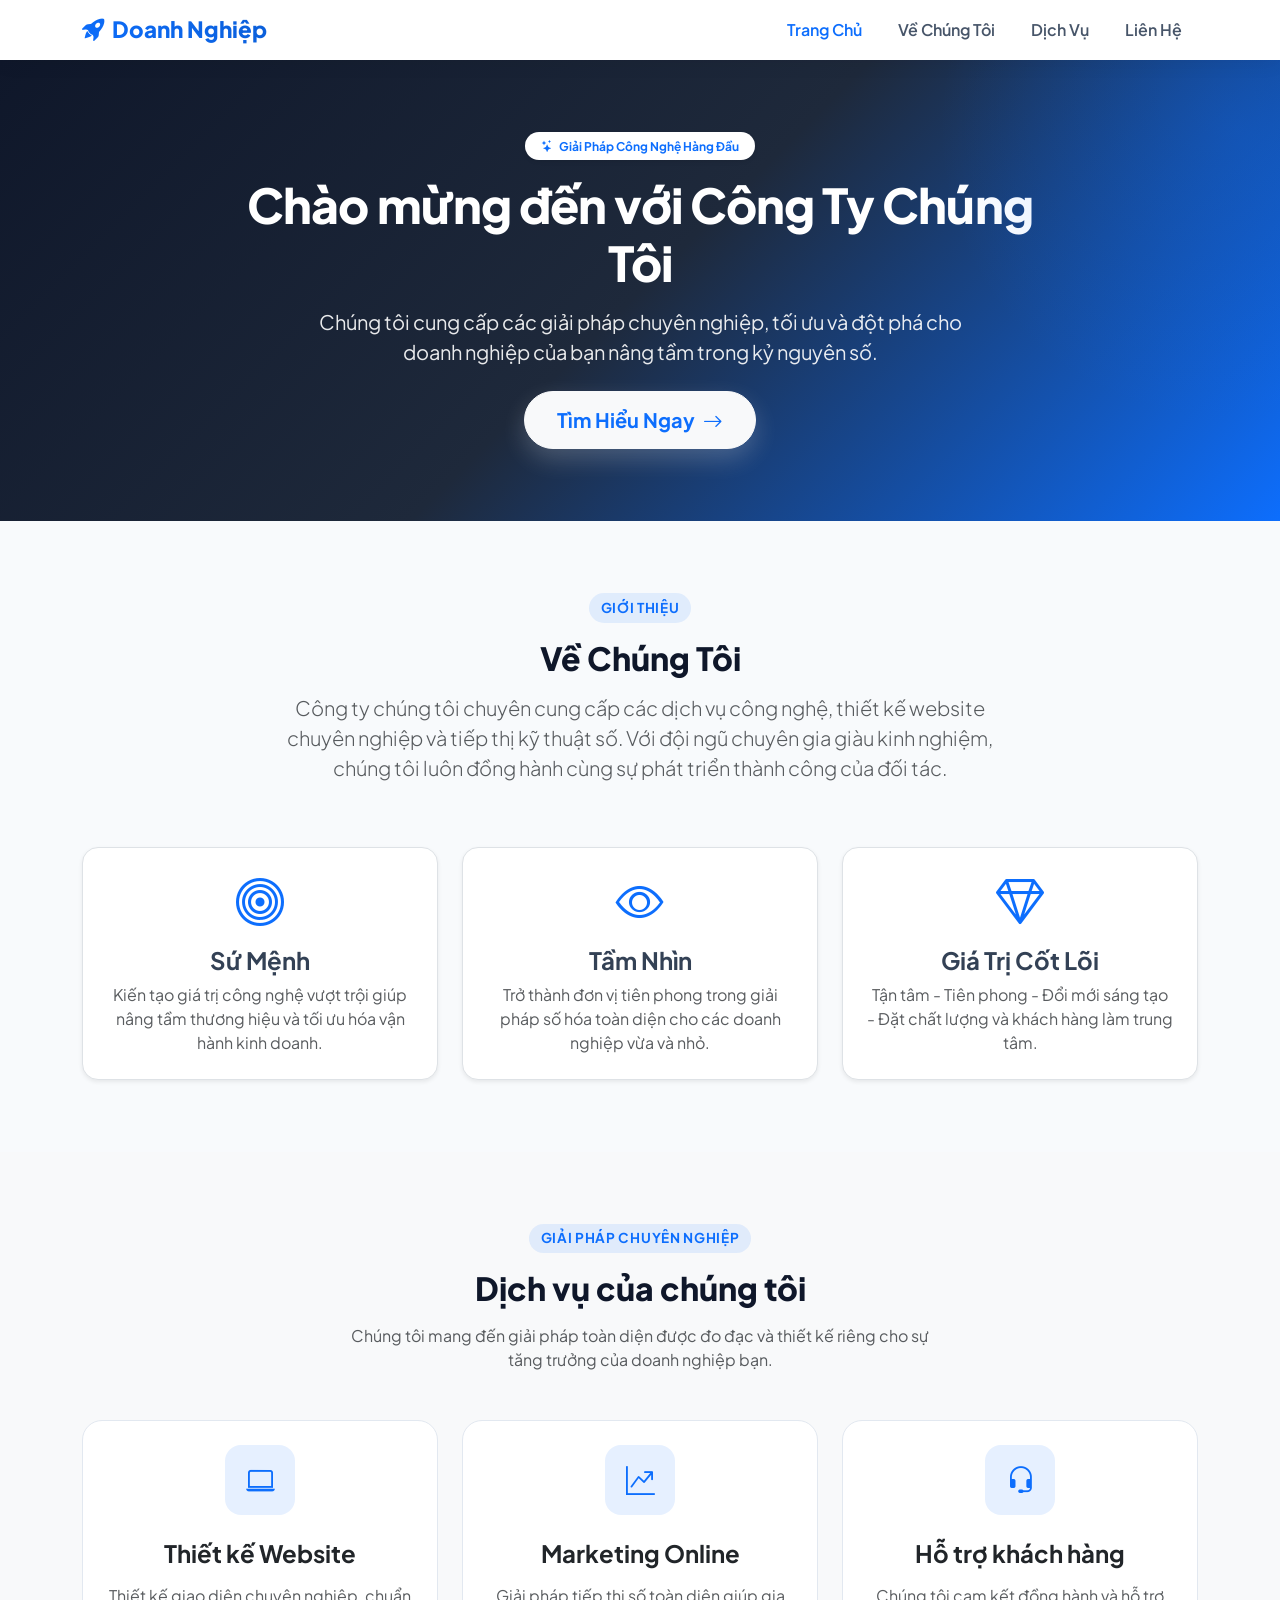
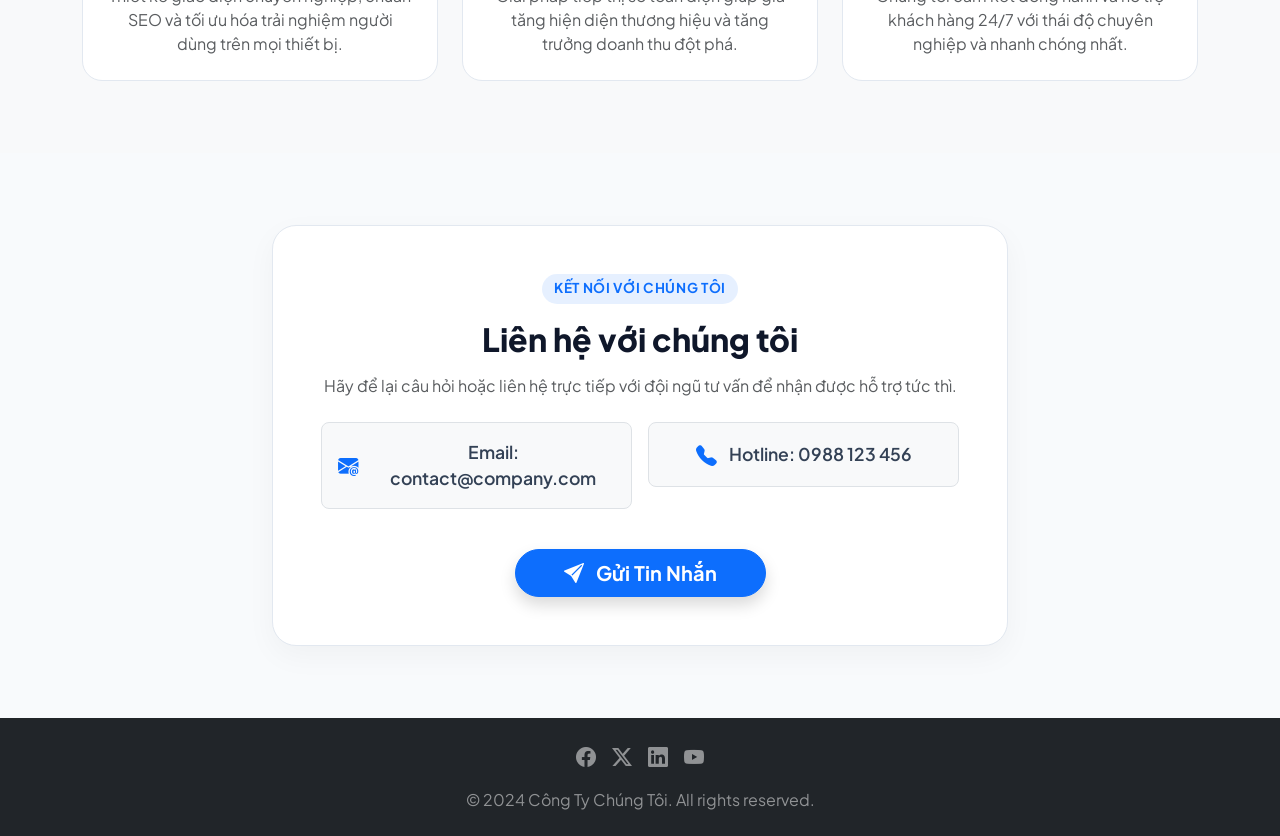
==== index.html @ c16dcb94 "Initial commit: Add Bootstrap company introduction website" ====
<!DOCTYPE html>
<html lang="vi">
<head>
    <meta charset="UTF-8">
    <meta name="viewport" content="width=device-width, initial-scale=1.0">
    <title>Giới Thiệu Công Ty - Giải Pháp Doanh Nghiệp Chuyên Nghiệp</title>
    <!-- Bootstrap CSS -->
    <link rel="stylesheet" href="https://cdn.jsdelivr.net/npm/bootstrap@5.3.0/dist/css/bootstrap.min.css">
    <!-- Bootstrap Icons -->
    <link rel="stylesheet" href="https://cdn.jsdelivr.net/npm/bootstrap-icons@1.11.3/font/bootstrap-icons.min.css">
    <!-- Google Fonts -->
    <link rel="preconnect" href="https://fonts.googleapis.com">
    <link rel="preconnect" href="https://fonts.gstatic.com" crossorigin>
    <link href="https://fonts.googleapis.com/css2?family=Plus+Jakarta+Sans:wght@300;400;500;600;700;800&display=swap" rel="stylesheet">
    <style>
        :root {
            --primary-gradient: linear-gradient(135deg, #0d6efd 0%, #0a58ca 50%, #032830 100%);
            --hero-gradient: linear-gradient(135deg, #0f172a 0%, #1e293b 50%, #0d6efd 100%);
            --card-hover-transform: translateY(-8px);
        }

        body {
            font-family: 'Plus Jakarta Sans', -apple-system, BlinkMacSystemFont, 'Segoe UI', Roboto, sans-serif;
            color: #334155;
            background-color: #f8fafc;
            overflow-x: hidden;
        }

        html {
            scroll-behavior: smooth;
        }

        /* Navbar Enhancements */
        .navbar {
            backdrop-filter: blur(10px);
            background-color: rgba(255, 255, 255, 0.95) !important;
            transition: all 0.3s ease;
            box-shadow: 0 4px 20px rgba(0, 0, 0, 0.05);
        }

        .navbar-brand {
            font-weight: 800;
            font-size: 1.4rem;
            background: linear-gradient(45deg, #0d6efd, #0b5ed7);
            -webkit-background-clip: text;
            -webkit-text-fill-color: transparent;
        }

        .nav-link {
            font-weight: 600;
            color: #475569 !important;
            padding: 0.5rem 1rem !important;
            transition: color 0.2s ease;
        }

        .nav-link:hover, .nav-link.active {
            color: #0d6efd !important;
        }

        /* Hero Section */
        header.hero-section {
            background: var(--hero-gradient);
            position: relative;
            padding: 100px 0 90px;
            overflow: hidden;
        }

        header.hero-section::before {
            content: '';
            position: absolute;
            top: -50%;
            right: -20%;
            width: 600px;
            height: 600px;
            background: radial-gradient(circle, rgba(13, 110, 253, 0.25) 0%, rgba(255, 255, 255, 0) 70%);
            border-radius: 50%;
            pointer-events: none;
        }

        .hero-title {
            font-size: 3rem;
            font-weight: 800;
            letter-spacing: -0.02em;
            line-height: 1.2;
        }

        .hero-lead {
            font-size: 1.25rem;
            font-weight: 400;
            opacity: 0.9;
        }

        .btn-custom-hero {
            padding: 0.8rem 2rem;
            font-weight: 700;
            border-radius: 50rem;
            transition: all 0.3s ease;
            box-shadow: 0 10px 25px rgba(255, 255, 255, 0.2);
        }

        .btn-custom-hero:hover {
            transform: translateY(-2px);
            box-shadow: 0 15px 30px rgba(255, 255, 255, 0.3);
        }

        /* Feature & Section Titles */
        .section-badge {
            display: inline-block;
            padding: 0.35em 0.85em;
            font-size: 0.85rem;
            font-weight: 700;
            color: #0d6efd;
            background-color: rgba(13, 110, 253, 0.1);
            border-radius: 50rem;
            text-transform: uppercase;
            letter-spacing: 0.05em;
            margin-bottom: 1rem;
        }

        .section-title {
            font-weight: 800;
            color: #0f172a;
        }

        /* Cards Styling */
        .service-card {
            border: 1px solid #e2e8f0;
            border-radius: 1.25rem;
            background: #ffffff;
            transition: all 0.3s cubic-bezier(0.4, 0, 0.2, 1);
        }

        .service-card:hover {
            transform: var(--card-hover-transform);
            box-shadow: 0 20px 40px rgba(0, 0, 0, 0.08);
            border-color: rgba(13, 110, 253, 0.3);
        }

        .icon-wrapper {
            width: 70px;
            height: 70px;
            border-radius: 1rem;
            background: rgba(13, 110, 253, 0.1);
            color: #0d6efd;
            display: flex;
            align-items: center;
            justify-content: center;
            font-size: 1.8rem;
            margin: 0 auto 1.5rem;
            transition: all 0.3s ease;
        }

        .service-card:hover .icon-wrapper {
            background: #0d6efd;
            color: #ffffff;
            transform: scale(1.1);
        }

        /* Contact Section */
        .contact-box {
            background: #ffffff;
            border-radius: 1.5rem;
            padding: 3rem;
            box-shadow: 0 10px 30px rgba(0, 0, 0, 0.04);
            border: 1px solid #e2e8f0;
        }

        .contact-info-item {
            display: flex;
            align-items: center;
            justify-content: center;
            gap: 0.75rem;
            font-size: 1.1rem;
            font-weight: 600;
            color: #334155;
            margin-bottom: 1rem;
        }

        .contact-info-item i {
            color: #0d6efd;
            font-size: 1.3rem;
        }

        /* Footer */
        footer {
            background-color: #0f172a !important;
        }
    </style>
</head>
<body>

    <!-- Navbar -->
    <nav class="navbar navbar-expand-lg navbar-light bg-light sticky-top" id="mainNavbar">
        <div class="container">
            <a class="navbar-brand d-flex align-items-center gap-2" href="#">
                <i class="bi bi-rocket-takeoff-fill text-primary"></i>
                Doanh Nghiệp
            </a>
            <button class="navbar-toggler border-0" type="button" data-bs-toggle="collapse" data-bs-target="#navbarNav" aria-controls="navbarNav" aria-expanded="false" aria-label="Toggle navigation">
                <span class="navbar-toggler-icon"></span>
            </button>
            <div class="collapse navbar-collapse" id="navbarNav">
                <ul class="navbar-nav ms-auto align-items-center gap-1">
                    <li class="nav-item"><a class="nav-link active" href="#">Trang Chủ</a></li>
                    <li class="nav-item"><a class="nav-link" href="#about">Về Chúng Tôi</a></li>
                    <li class="nav-item"><a class="nav-link" href="#services">Dịch Vụ</a></li>
                    <li class="nav-item"><a class="nav-link" href="#contact">Liên Hệ</a></li>
                </ul>
            </div>
        </div>
    </nav>

    <!-- Hero Section -->
    <header class="hero-section bg-primary text-white text-center py-5">
        <div class="container py-4">
            <div class="row justify-content-center">
                <div class="col-lg-9">
                    <span class="badge bg-white text-primary rounded-pill px-3 py-2 mb-3 fw-bold shadow-sm">
                        <i class="bi bi-stars me-1"></i> Giải Pháp Công Nghệ Hàng Đầu
                    </span>
                    <h1 class="hero-title mb-3">Chào mừng đến với Công Ty Chúng Tôi</h1>
                    <p class="hero-lead mb-4 mx-auto style-max-width" style="max-width: 700px;">
                        Chúng tôi cung cấp các giải pháp chuyên nghiệp, tối ưu và đột phá cho doanh nghiệp của bạn nâng tầm trong kỷ nguyên số.
                    </p>
                    <a href="#services" class="btn btn-light btn-custom-hero text-primary fs-5">
                        Tìm Hiểu Ngay <i class="bi bi-arrow-right ms-1"></i>
                    </a>
                </div>
            </div>
        </div>
    </header>

    <!-- About Section -->
    <section id="about" class="container py-5 my-4">
        <div class="row justify-content-center text-center mb-4">
            <div class="col-lg-8">
                <span class="section-badge">Giới Thiệu</span>
                <h2 class="section-title mb-3">Về Chúng Tôi</h2>
                <p class="lead text-muted">
                    Công ty chúng tôi chuyên cung cấp các dịch vụ công nghệ, thiết kế website chuyên nghiệp và tiếp thị kỹ thuật số. Với đội ngũ chuyên gia giàu kinh nghiệm, chúng tôi luôn đồng hành cùng sự phát triển thành công của đối tác.
                </p>
            </div>
        </div>
        <div class="row g-4 mt-2">
            <div class="col-md-4">
                <div class="p-4 bg-white rounded-4 shadow-sm h-100 border text-center">
                    <i class="bi bi-bullseye text-primary display-5 mb-3 d-block"></i>
                    <h4 class="fw-bold mb-2">Sứ Mệnh</h4>
                    <p class="text-muted mb-0">Kiến tạo giá trị công nghệ vượt trội giúp nâng tầm thương hiệu và tối ưu hóa vận hành kinh doanh.</p>
                </div>
            </div>
            <div class="col-md-4">
                <div class="p-4 bg-white rounded-4 shadow-sm h-100 border text-center">
                    <i class="bi bi-eye text-primary display-5 mb-3 d-block"></i>
                    <h4 class="fw-bold mb-2">Tầm Nhìn</h4>
                    <p class="text-muted mb-0">Trở thành đơn vị tiên phong trong giải pháp số hóa toàn diện cho các doanh nghiệp vừa và nhỏ.</p>
                </div>
            </div>
            <div class="col-md-4">
                <div class="p-4 bg-white rounded-4 shadow-sm h-100 border text-center">
                    <i class="bi bi-gem text-primary display-5 mb-3 d-block"></i>
                    <h4 class="fw-bold mb-2">Giá Trị Cốt Lõi</h4>
                    <p class="text-muted mb-0">Tận tâm - Tiên phong - Đổi mới sáng tạo - Đặt chất lượng và khách hàng làm trung tâm.</p>
                </div>
            </div>
        </div>
    </section>

    <!-- Services Section -->
    <section id="services" class="bg-light py-5">
        <div class="container py-4">
            <div class="text-center mb-5">
                <span class="section-badge">Giải Pháp Chuyên Nghiệp</span>
                <h2 class="section-title mb-3">Dịch vụ của chúng tôi</h2>
                <p class="text-muted mx-auto" style="max-width: 600px;">
                    Chúng tôi mang đến giải pháp toàn diện được đo đạc và thiết kế riêng cho sự tăng trưởng của doanh nghiệp bạn.
                </p>
            </div>
            <div class="row g-4">
                <div class="col-md-4 text-center">
                    <div class="card p-4 service-card h-100">
                        <div class="icon-wrapper">
                            <i class="bi bi-laptop"></i>
                        </div>
                        <h3 class="h4 fw-bold mb-3">Thiết kế Website</h3>
                        <p class="text-muted mb-0">Thiết kế giao diện chuyên nghiệp, chuẩn SEO và tối ưu hóa trải nghiệm người dùng trên mọi thiết bị.</p>
                    </div>
                </div>
                <div class="col-md-4 text-center">
                    <div class="card p-4 service-card h-100">
                        <div class="icon-wrapper">
                            <i class="bi bi-graph-up-arrow"></i>
                        </div>
                        <h3 class="h4 fw-bold mb-3">Marketing Online</h3>
                        <p class="text-muted mb-0">Giải pháp tiếp thị số toàn diện giúp gia tăng hiện diện thương hiệu và tăng trưởng doanh thu đột phá.</p>
                    </div>
                </div>
                <div class="col-md-4 text-center">
                    <div class="card p-4 service-card h-100">
                        <div class="icon-wrapper">
                            <i class="bi bi-headset"></i>
                        </div>
                        <h3 class="h4 fw-bold mb-3">Hỗ trợ khách hàng</h3>
                        <p class="text-muted mb-0">Chúng tôi cam kết đồng hành và hỗ trợ khách hàng 24/7 với thái độ chuyên nghiệp và nhanh chóng nhất.</p>
                    </div>
                </div>
            </div>
        </div>
    </section>

    <!-- Contact Section -->
    <section id="contact" class="container py-5 my-4">
        <div class="row justify-content-center">
            <div class="col-lg-8">
                <div class="contact-box text-center">
                    <span class="section-badge">Kết Nối Với Chúng Tôi</span>
                    <h2 class="section-title mb-3">Liên hệ với chúng tôi</h2>
                    <p class="text-muted mb-4">Hãy để lại câu hỏi hoặc liên hệ trực tiếp với đội ngũ tư vấn để nhận được hỗ trợ tức thì.</p>

                    <div class="row justify-content-center g-3 mb-4">
                        <div class="col-sm-6">
                            <div class="contact-info-item p-3 border rounded-3 bg-light">
                                <i class="bi bi-envelope-at-fill"></i>
                                <span>Email: contact@company.com</span>
                            </div>
                        </div>
                        <div class="col-sm-6">
                            <div class="contact-info-item p-3 border rounded-3 bg-light">
                                <i class="bi bi-telephone-fill"></i>
                                <span>Hotline: 0988 123 456</span>
                            </div>
                        </div>
                    </div>

                    <a href="mailto:contact@company.com" class="btn btn-primary btn-lg rounded-pill px-5 fw-bold shadow">
                        <i class="bi bi-send-fill me-2"></i> Gửi Tin Nhắn
                    </a>
                </div>
            </div>
        </div>
    </section>

    <!-- Footer -->
    <footer class="bg-dark text-white text-center py-4 mt-auto">
        <div class="container">
            <div class="d-flex justify-content-center gap-3 mb-3 fs-5">
                <a href="#" class="text-white-50 hover-text-white"><i class="bi bi-facebook"></i></a>
                <a href="#" class="text-white-50 hover-text-white"><i class="bi bi-twitter-x"></i></a>
                <a href="#" class="text-white-50 hover-text-white"><i class="bi bi-linkedin"></i></a>
                <a href="#" class="text-white-50 hover-text-white"><i class="bi bi-youtube"></i></a>
            </div>
            <p class="mb-0 text-white-50">&copy; 2024 Công Ty Chúng Tôi. All rights reserved.</p>
        </div>
    </footer>

    <!-- Bootstrap JS Bundle -->
    <script src="https://cdn.jsdelivr.net/npm/bootstrap@5.3.0/dist/js/bootstrap.bundle.min.js"></script>
</body>
</html>
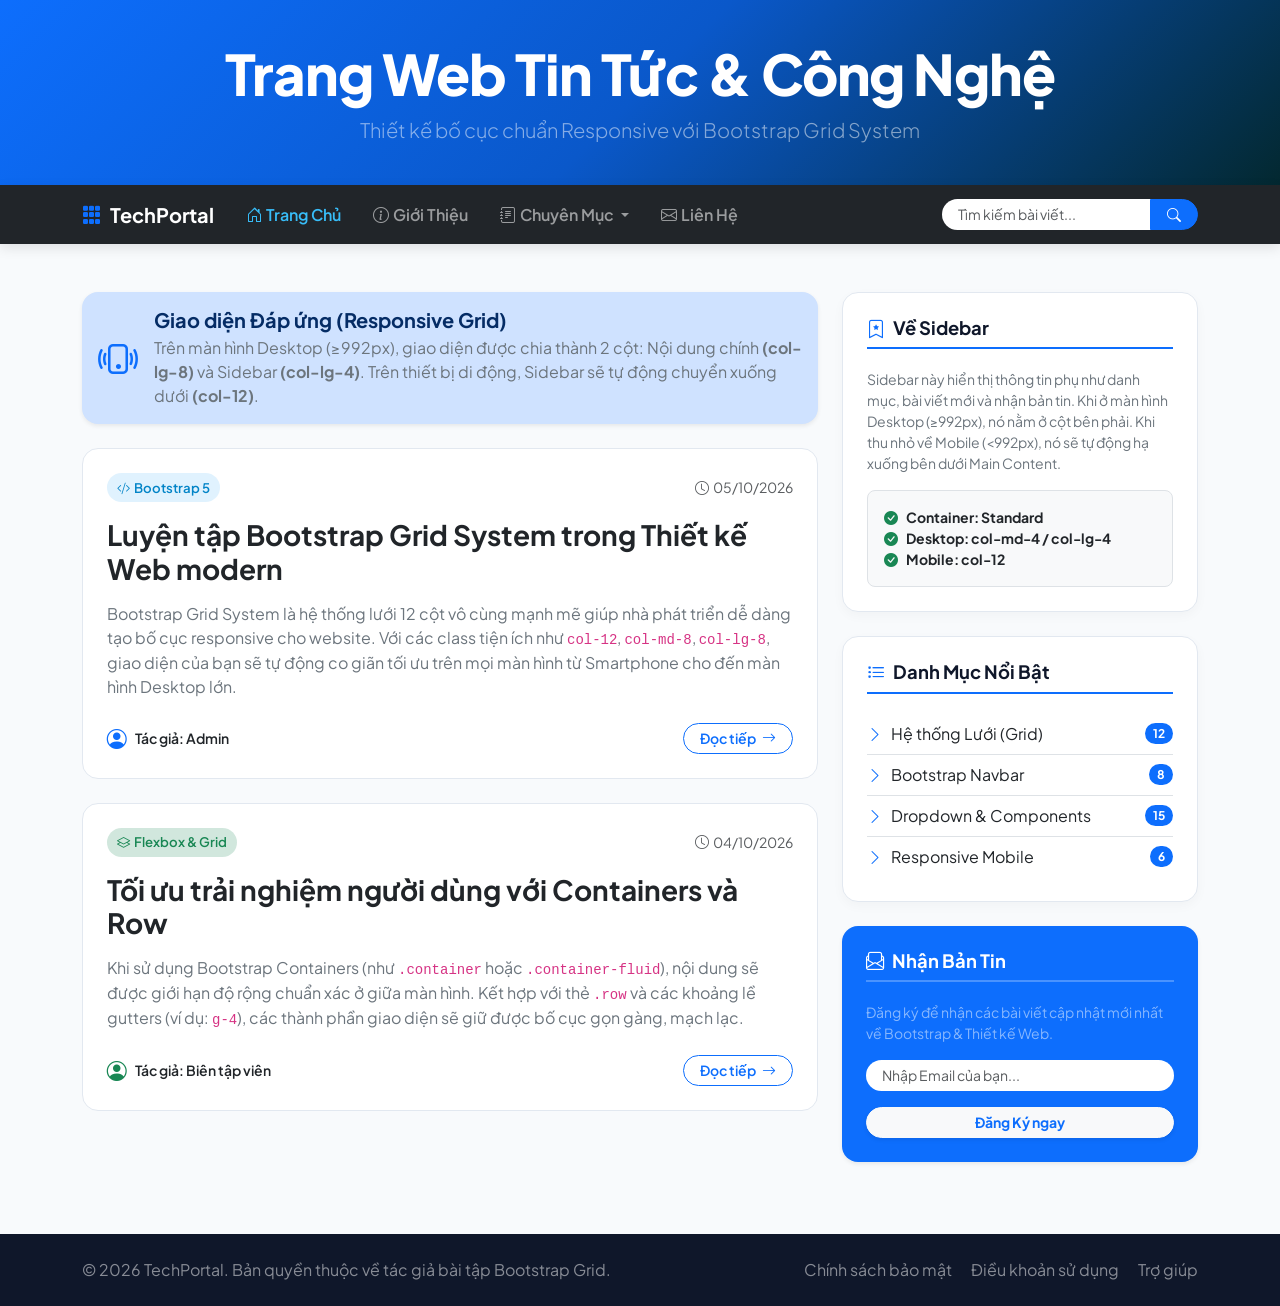
==== commit 8b1a3d35: "Update assignment: Add Bootstrap Grid System web layout with Dropdown Navbar, Main Content, and Side" ====
--- a/index.html
+++ b/index.html
@@ -3,7 +3,7 @@
 <head>
     <meta charset="UTF-8">
     <meta name="viewport" content="width=device-width, initial-scale=1.0">
-    <title>Giới Thiệu Công Ty - Giải Pháp Doanh Nghiệp Chuyên Nghiệp</title>
+    <title>Bố Cục Trang Web với Bootstrap Grid System</title>
     <!-- Bootstrap CSS -->
     <link rel="stylesheet" href="https://cdn.jsdelivr.net/npm/bootstrap@5.3.0/dist/css/bootstrap.min.css">
     <!-- Bootstrap Icons -->
@@ -13,347 +13,314 @@
     <link rel="preconnect" href="https://fonts.gstatic.com" crossorigin>
     <link href="https://fonts.googleapis.com/css2?family=Plus+Jakarta+Sans:wght@300;400;500;600;700;800&display=swap" rel="stylesheet">
     <style>
-        :root {
-            --primary-gradient: linear-gradient(135deg, #0d6efd 0%, #0a58ca 50%, #032830 100%);
-            --hero-gradient: linear-gradient(135deg, #0f172a 0%, #1e293b 50%, #0d6efd 100%);
-            --card-hover-transform: translateY(-8px);
-        }
-
         body {
-            font-family: 'Plus Jakarta Sans', -apple-system, BlinkMacSystemFont, 'Segoe UI', Roboto, sans-serif;
+            font-family: 'Plus Jakarta Sans', sans-serif;
+            background-color: #f8fafc;
             color: #334155;
-            background-color: #f8fafc;
-            overflow-x: hidden;
-        }
-
-        html {
-            scroll-behavior: smooth;
-        }
-
-        /* Navbar Enhancements */
-        .navbar {
-            backdrop-filter: blur(10px);
-            background-color: rgba(255, 255, 255, 0.95) !important;
-            transition: all 0.3s ease;
-            box-shadow: 0 4px 20px rgba(0, 0, 0, 0.05);
-        }
-
-        .navbar-brand {
-            font-weight: 800;
-            font-size: 1.4rem;
-            background: linear-gradient(45deg, #0d6efd, #0b5ed7);
-            -webkit-background-clip: text;
-            -webkit-text-fill-color: transparent;
-        }
-
-        .nav-link {
-            font-weight: 600;
-            color: #475569 !important;
-            padding: 0.5rem 1rem !important;
-            transition: color 0.2s ease;
-        }
-
-        .nav-link:hover, .nav-link.active {
-            color: #0d6efd !important;
-        }
-
-        /* Hero Section */
-        header.hero-section {
-            background: var(--hero-gradient);
-            position: relative;
-            padding: 100px 0 90px;
-            overflow: hidden;
-        }
-
-        header.hero-section::before {
-            content: '';
-            position: absolute;
-            top: -50%;
-            right: -20%;
-            width: 600px;
-            height: 600px;
-            background: radial-gradient(circle, rgba(13, 110, 253, 0.25) 0%, rgba(255, 255, 255, 0) 70%);
-            border-radius: 50%;
-            pointer-events: none;
-        }
-
-        .hero-title {
-            font-size: 3rem;
+        }
+
+        /* Header styling */
+        .site-header {
+            background: linear-gradient(135deg, #0d6efd 0%, #0a58ca 50%, #032830 100%);
+            color: #ffffff;
+            padding: 2.5rem 0;
+            box-shadow: 0 4px 15px rgba(0, 0, 0, 0.08);
+        }
+
+        .site-header h1 {
             font-weight: 800;
             letter-spacing: -0.02em;
-            line-height: 1.2;
-        }
-
-        .hero-lead {
-            font-size: 1.25rem;
-            font-weight: 400;
-            opacity: 0.9;
-        }
-
-        .btn-custom-hero {
-            padding: 0.8rem 2rem;
+        }
+
+        /* Navbar Customizations */
+        .navbar {
+            box-shadow: 0 4px 12px rgba(0, 0, 0, 0.1);
+        }
+
+        .navbar-nav .nav-link {
+            font-weight: 600;
+            padding: 0.6rem 1rem !important;
+            transition: color 0.2s ease;
+        }
+
+        .navbar-nav .nav-link:hover,
+        .navbar-nav .nav-link.active {
+            color: #38bdf8 !important;
+        }
+
+        .dropdown-menu {
+            border-radius: 0.75rem;
+            border: 1px solid rgba(0, 0, 0, 0.08);
+            box-shadow: 0 10px 30px rgba(0, 0, 0, 0.1);
+        }
+
+        .dropdown-item {
+            font-weight: 500;
+            padding: 0.5rem 1.25rem;
+            transition: all 0.2s ease;
+        }
+
+        .dropdown-item:hover {
+            background-color: rgba(13, 110, 253, 0.08);
+            color: #0d6efd;
+        }
+
+        /* Main Content & Sidebar Cards */
+        .content-card {
+            border: 1px solid #e2e8f0;
+            border-radius: 1rem;
+            background-color: #ffffff;
+            transition: transform 0.2s ease, box-shadow 0.2s ease;
+        }
+
+        .content-card:hover {
+            transform: translateY(-3px);
+            box-shadow: 0 12px 25px rgba(0, 0, 0, 0.05);
+        }
+
+        .sidebar-widget {
+            border: 1px solid #e2e8f0;
+            border-radius: 1rem;
+            background-color: #ffffff;
+            padding: 1.5rem;
+            margin-bottom: 1.5rem;
+            box-shadow: 0 4px 12px rgba(0, 0, 0, 0.03);
+        }
+
+        .sidebar-widget-title {
             font-weight: 700;
+            font-size: 1.15rem;
+            color: #0f172a;
+            border-bottom: 2px solid #0d6efd;
+            padding-bottom: 0.5rem;
+            margin-bottom: 1.25rem;
+        }
+
+        .tag-badge {
+            background-color: #e0f2fe;
+            color: #0284c7;
+            font-weight: 600;
+            padding: 0.35em 0.75em;
             border-radius: 50rem;
-            transition: all 0.3s ease;
-            box-shadow: 0 10px 25px rgba(255, 255, 255, 0.2);
-        }
-
-        .btn-custom-hero:hover {
-            transform: translateY(-2px);
-            box-shadow: 0 15px 30px rgba(255, 255, 255, 0.3);
-        }
-
-        /* Feature & Section Titles */
-        .section-badge {
-            display: inline-block;
-            padding: 0.35em 0.85em;
-            font-size: 0.85rem;
-            font-weight: 700;
-            color: #0d6efd;
-            background-color: rgba(13, 110, 253, 0.1);
-            border-radius: 50rem;
-            text-transform: uppercase;
-            letter-spacing: 0.05em;
-            margin-bottom: 1rem;
-        }
-
-        .section-title {
-            font-weight: 800;
-            color: #0f172a;
-        }
-
-        /* Cards Styling */
-        .service-card {
-            border: 1px solid #e2e8f0;
-            border-radius: 1.25rem;
-            background: #ffffff;
-            transition: all 0.3s cubic-bezier(0.4, 0, 0.2, 1);
-        }
-
-        .service-card:hover {
-            transform: var(--card-hover-transform);
-            box-shadow: 0 20px 40px rgba(0, 0, 0, 0.08);
-            border-color: rgba(13, 110, 253, 0.3);
-        }
-
-        .icon-wrapper {
-            width: 70px;
-            height: 70px;
-            border-radius: 1rem;
-            background: rgba(13, 110, 253, 0.1);
-            color: #0d6efd;
-            display: flex;
-            align-items: center;
-            justify-content: center;
-            font-size: 1.8rem;
-            margin: 0 auto 1.5rem;
-            transition: all 0.3s ease;
-        }
-
-        .service-card:hover .icon-wrapper {
-            background: #0d6efd;
-            color: #ffffff;
-            transform: scale(1.1);
-        }
-
-        /* Contact Section */
-        .contact-box {
-            background: #ffffff;
-            border-radius: 1.5rem;
-            padding: 3rem;
-            box-shadow: 0 10px 30px rgba(0, 0, 0, 0.04);
-            border: 1px solid #e2e8f0;
-        }
-
-        .contact-info-item {
-            display: flex;
-            align-items: center;
-            justify-content: center;
-            gap: 0.75rem;
-            font-size: 1.1rem;
-            font-weight: 600;
-            color: #334155;
-            margin-bottom: 1rem;
-        }
-
-        .contact-info-item i {
-            color: #0d6efd;
-            font-size: 1.3rem;
+            font-size: 0.825rem;
         }
 
         /* Footer */
         footer {
-            background-color: #0f172a !important;
+            background-color: #0f172a;
+            color: #94a3b8;
+        }
+
+        footer a {
+            color: #cbd5e1;
+            text-decoration: none;
+            transition: color 0.2s ease;
+        }
+
+        footer a:hover {
+            color: #38bdf8;
         }
     </style>
 </head>
 <body>
 
-    <!-- Navbar -->
-    <nav class="navbar navbar-expand-lg navbar-light bg-light sticky-top" id="mainNavbar">
+    <!-- 1. Header Section -->
+    <header class="site-header text-center">
         <div class="container">
-            <a class="navbar-brand d-flex align-items-center gap-2" href="#">
-                <i class="bi bi-rocket-takeoff-fill text-primary"></i>
-                Doanh Nghiệp
+            <h1 class="display-4 mb-2">Trang Web Tin Tức & Công Nghệ</h1>
+            <p class="lead mb-0 text-white-50">Thiết kế bố cục chuẩn Responsive với Bootstrap Grid System</p>
+        </div>
+    </header>
+
+    <!-- 2. Navbar Section (with Dropdown) -->
+    <nav class="navbar navbar-expand-lg navbar-dark bg-dark sticky-top" id="mainNavbar">
+        <div class="container">
+            <a class="navbar-brand fw-bold d-flex align-items-center gap-2" href="#">
+                <i class="bi bi-grid-3x3-gap-fill text-primary"></i>
+                TechPortal
             </a>
-            <button class="navbar-toggler border-0" type="button" data-bs-toggle="collapse" data-bs-target="#navbarNav" aria-controls="navbarNav" aria-expanded="false" aria-label="Toggle navigation">
+            <button class="navbar-toggler border-0" type="button" data-bs-toggle="collapse" data-bs-target="#navbarContent" aria-controls="navbarContent" aria-expanded="false" aria-label="Toggle navigation">
                 <span class="navbar-toggler-icon"></span>
             </button>
-            <div class="collapse navbar-collapse" id="navbarNav">
-                <ul class="navbar-nav ms-auto align-items-center gap-1">
-                    <li class="nav-item"><a class="nav-link active" href="#">Trang Chủ</a></li>
-                    <li class="nav-item"><a class="nav-link" href="#about">Về Chúng Tôi</a></li>
-                    <li class="nav-item"><a class="nav-link" href="#services">Dịch Vụ</a></li>
-                    <li class="nav-item"><a class="nav-link" href="#contact">Liên Hệ</a></li>
+            <div class="collapse navbar-collapse" id="navbarContent">
+                <ul class="navbar-nav me-auto mb-2 mb-lg-0">
+                    <li class="nav-item">
+                        <a class="nav-link active" href="#"><i class="bi bi-house-door me-1"></i>Trang Chủ</a>
+                    </li>
+                    <li class="nav-item">
+                        <a class="nav-link" href="#about"><i class="bi bi-info-circle me-1"></i>Giới Thiệu</a>
+                    </li>
+                    <!-- Dropdown Menu Requirement -->
+                    <li class="nav-item dropdown">
+                        <a class="nav-link dropdown-toggle" href="#" id="navbarDropdown" role="button" data-bs-toggle="dropdown" aria-expanded="false">
+                            <i class="bi bi-journal-text me-1"></i>Chuyên Mục
+                        </a>
+                        <ul class="dropdown-menu shadow" aria-labelledby="navbarDropdown">
+                            <li><a class="dropdown-item" href="#tech"><i class="bi bi-cpu me-2 text-primary"></i>Công Nghệ</a></li>
+                            <li><a class="dropdown-item" href="#design"><i class="bi bi-palette me-2 text-success"></i>Thiết Kế Web</a></li>
+                            <li><hr class="dropdown-divider"></li>
+                            <li><a class="dropdown-item" href="#news"><i class="bi bi-newspaper me-2 text-warning"></i>Tin Tức Tổng Hợp</a></li>
+                        </ul>
+                    </li>
+                    <li class="nav-item">
+                        <a class="nav-link" href="#contact"><i class="bi bi-envelope me-1"></i>Liên Hệ</a>
+                    </li>
                 </ul>
+                <form class="d-flex" role="search">
+                    <div class="input-group">
+                        <input class="form-control form-control-sm rounded-start-pill border-0 px-3" type="search" placeholder="Tìm kiếm bài viết..." aria-label="Search">
+                        <button class="btn btn-primary btn-sm rounded-end-pill px-3" type="submit">
+                            <i class="bi bi-search"></i>
+                        </button>
+                    </div>
+                </form>
             </div>
         </div>
     </nav>
 
-    <!-- Hero Section -->
-    <header class="hero-section bg-primary text-white text-center py-5">
-        <div class="container py-4">
-            <div class="row justify-content-center">
-                <div class="col-lg-9">
-                    <span class="badge bg-white text-primary rounded-pill px-3 py-2 mb-3 fw-bold shadow-sm">
-                        <i class="bi bi-stars me-1"></i> Giải Pháp Công Nghệ Hàng Đầu
-                    </span>
-                    <h1 class="hero-title mb-3">Chào mừng đến với Công Ty Chúng Tôi</h1>
-                    <p class="hero-lead mb-4 mx-auto style-max-width" style="max-width: 700px;">
-                        Chúng tôi cung cấp các giải pháp chuyên nghiệp, tối ưu và đột phá cho doanh nghiệp của bạn nâng tầm trong kỷ nguyên số.
+    <!-- 3. Main Container with Grid System (Desktop: 8-4, Mobile: 12) -->
+    <div class="container my-5">
+        <div class="row g-4">
+            
+            <!-- Main Content Area (Desktop: col-lg-8 / col-md-8, Mobile: col-12) -->
+            <main class="col-lg-8 col-md-8 col-12">
+                
+                <!-- Notice Banner -->
+                <div class="alert alert-primary border-0 shadow-sm rounded-4 d-flex align-items-center gap-3 p-3 mb-4" role="alert">
+                    <i class="bi bi-phone-vibrate display-6 text-primary"></i>
+                    <div>
+                        <h5 class="alert-heading fw-bold mb-1">Giao diện Đáp ứng (Responsive Grid)</h5>
+                        <p class="mb-0 text-secondary">
+                            Trên màn hình Desktop (≥992px), giao diện được chia thành 2 cột: Nội dung chính <strong>(col-lg-8)</strong> và Sidebar <strong>(col-lg-4)</strong>. Trên thiết bị di động, Sidebar sẽ tự động chuyển xuống dưới <strong>(col-12)</strong>.
+                        </p>
+                    </div>
+                </div>
+
+                <!-- Article Card 1 -->
+                <article class="content-card p-4 mb-4">
+                    <div class="d-flex justify-content-between align-items-center mb-3">
+                        <span class="tag-badge"><i class="bi bi-code-slash me-1"></i>Bootstrap 5</span>
+                        <small class="text-muted"><i class="bi bi-clock me-1"></i>05/10/2026</small>
+                    </div>
+                    <h2 class="h3 fw-bold mb-3 text-dark">Luyện tập Bootstrap Grid System trong Thiết kế Web modern</h2>
+                    <p class="text-secondary leading-relaxed">
+                        Bootstrap Grid System là hệ thống lưới 12 cột vô cùng mạnh mẽ giúp nhà phát triển dễ dàng tạo bố cục responsive cho website. Với các class tiện ích như <code>col-12</code>, <code>col-md-8</code>, <code>col-lg-8</code>, giao diện của bạn sẽ tự động co giãn tối ưu trên mọi màn hình từ Smartphone cho đến màn hình Desktop lớn.
                     </p>
-                    <a href="#services" class="btn btn-light btn-custom-hero text-primary fs-5">
-                        Tìm Hiểu Ngay <i class="bi bi-arrow-right ms-1"></i>
-                    </a>
+                    <div class="d-flex justify-content-between align-items-center pt-2">
+                        <div class="d-flex align-items-center gap-2">
+                            <i class="bi bi-person-circle fs-5 text-primary"></i>
+                            <span class="fw-semibold small text-dark">Tác giả: Admin</span>
+                        </div>
+                        <a href="#" class="btn btn-outline-primary btn-sm rounded-pill fw-semibold px-3">
+                            Đọc tiếp <i class="bi bi-arrow-right ms-1"></i>
+                        </a>
+                    </div>
+                </article>
+
+                <!-- Article Card 2 -->
+                <article class="content-card p-4 mb-4">
+                    <div class="d-flex justify-content-between align-items-center mb-3">
+                        <span class="tag-badge bg-success-subtle text-success"><i class="bi bi-layers me-1"></i>Flexbox & Grid</span>
+                        <small class="text-muted"><i class="bi bi-clock me-1"></i>04/10/2026</small>
+                    </div>
+                    <h2 class="h3 fw-bold mb-3 text-dark">Tối ưu trải nghiệm người dùng với Containers và Row</h2>
+                    <p class="text-secondary leading-relaxed">
+                        Khi sử dụng Bootstrap Containers (như <code>.container</code> hoặc <code>.container-fluid</code>), nội dung sẽ được giới hạn độ rộng chuẩn xác ở giữa màn hình. Kết hợp với thẻ <code>.row</code> và các khoảng lề gutters (ví dụ: <code>g-4</code>), các thành phần giao diện sẽ giữ được bố cục gọn gàng, mạch lạc.
+                    </p>
+                    <div class="d-flex justify-content-between align-items-center pt-2">
+                        <div class="d-flex align-items-center gap-2">
+                            <i class="bi bi-person-circle fs-5 text-success"></i>
+                            <span class="fw-semibold small text-dark">Tác giả: Biên tập viên</span>
+                        </div>
+                        <a href="#" class="btn btn-outline-primary btn-sm rounded-pill fw-semibold px-3">
+                            Đọc tiếp <i class="bi bi-arrow-right ms-1"></i>
+                        </a>
+                    </div>
+                </article>
+
+            </main>
+
+            <!-- Sidebar Area (Desktop: col-lg-4 / col-md-4, Mobile: col-12) -->
+            <aside class="col-lg-4 col-md-4 col-12">
+                
+                <!-- Sidebar Widget 1: Giới thiệu -->
+                <div class="sidebar-widget">
+                    <h3 class="sidebar-widget-title">
+                        <i class="bi bi-bookmark-star text-primary me-2"></i>Về Sidebar
+                    </h3>
+                    <p class="text-secondary small mb-3">
+                        Sidebar này hiển thị thông tin phụ như danh mục, bài viết mới và nhận bản tin. Khi ở màn hình Desktop (≥992px), nó nằm ở cột bên phải. Khi thu nhỏ về Mobile (<992px), nó sẽ tự động hạ xuống bên dưới Main Content.
+                    </p>
+                    <div class="p-3 bg-light rounded-3 border">
+                        <div class="fw-bold small text-dark"><i class="bi bi-check-circle-fill text-success me-2"></i>Container: Standard</div>
+                        <div class="fw-bold small text-dark"><i class="bi bi-check-circle-fill text-success me-2"></i>Desktop: col-md-4 / col-lg-4</div>
+                        <div class="fw-bold small text-dark"><i class="bi bi-check-circle-fill text-success me-2"></i>Mobile: col-12</div>
+                    </div>
+                </div>
+
+                <!-- Sidebar Widget 2: Danh mục -->
+                <div class="sidebar-widget">
+                    <h3 class="sidebar-widget-title">
+                        <i class="bi bi-list-task text-primary me-2"></i>Danh Mục Nổi Bật
+                    </h3>
+                    <ul class="list-group list-group-flush border-0">
+                        <li class="list-group-item d-flex justify-content-between align-items-center px-0 border-bottom">
+                            <span><i class="bi bi-chevron-right text-primary me-2"></i>Hệ thống Lưới (Grid)</span>
+                            <span class="badge bg-primary rounded-pill">12</span>
+                        </li>
+                        <li class="list-group-item d-flex justify-content-between align-items-center px-0 border-bottom">
+                            <span><i class="bi bi-chevron-right text-primary me-2"></i>Bootstrap Navbar</span>
+                            <span class="badge bg-primary rounded-pill">8</span>
+                        </li>
+                        <li class="list-group-item d-flex justify-content-between align-items-center px-0 border-bottom">
+                            <span><i class="bi bi-chevron-right text-primary me-2"></i>Dropdown & Components</span>
+                            <span class="badge bg-primary rounded-pill">15</span>
+                        </li>
+                        <li class="list-group-item d-flex justify-content-between align-items-center px-0">
+                            <span><i class="bi bi-chevron-right text-primary me-2"></i>Responsive Mobile</span>
+                            <span class="badge bg-primary rounded-pill">6</span>
+                        </li>
+                    </ul>
+                </div>
+
+                <!-- Sidebar Widget 3: Đăng ký nhận tin -->
+                <div class="sidebar-widget bg-primary text-white border-0 shadow-sm">
+                    <h3 class="sidebar-widget-title text-white border-white border-opacity-25">
+                        <i class="bi bi-envelope-paper me-2"></i>Nhận Bản Tin
+                    </h3>
+                    <p class="small text-white-50 mb-3">Đăng ký để nhận các bài viết cập nhật mới nhất về Bootstrap & Thiết kế Web.</p>
+                    <form>
+                        <div class="mb-3">
+                            <input type="email" class="form-control form-control-sm border-0 rounded-pill px-3" placeholder="Nhập Email của bạn...">
+                        </div>
+                        <button type="submit" class="btn btn-light text-primary btn-sm w-100 rounded-pill fw-bold shadow-sm">
+                            Đăng Ký ngay
+                        </button>
+                    </form>
+                </div>
+
+            </aside>
+
+        </div>
+    </div>
+
+    <!-- 4. Footer Section -->
+    <footer class="text-center py-4 mt-auto">
+        <div class="container">
+            <div class="row align-items-center">
+                <div class="col-md-6 text-md-start mb-2 mb-md-0">
+                    <p class="mb-0 text-white-50">&copy; 2026 TechPortal. Bản quyền thuộc về tác giả bài tập Bootstrap Grid.</p>
+                </div>
+                <div class="col-md-6 text-md-end">
+                    <a href="#" class="me-3 text-white-50 hover-text-white">Chính sách bảo mật</a>
+                    <a href="#" class="me-3 text-white-50 hover-text-white">Điều khoản sử dụng</a>
+                    <a href="#" class="text-white-50 hover-text-white">Trợ giúp</a>
                 </div>
             </div>
         </div>
-    </header>
-
-    <!-- About Section -->
-    <section id="about" class="container py-5 my-4">
-        <div class="row justify-content-center text-center mb-4">
-            <div class="col-lg-8">
-                <span class="section-badge">Giới Thiệu</span>
-                <h2 class="section-title mb-3">Về Chúng Tôi</h2>
-                <p class="lead text-muted">
-                    Công ty chúng tôi chuyên cung cấp các dịch vụ công nghệ, thiết kế website chuyên nghiệp và tiếp thị kỹ thuật số. Với đội ngũ chuyên gia giàu kinh nghiệm, chúng tôi luôn đồng hành cùng sự phát triển thành công của đối tác.
-                </p>
-            </div>
-        </div>
-        <div class="row g-4 mt-2">
-            <div class="col-md-4">
-                <div class="p-4 bg-white rounded-4 shadow-sm h-100 border text-center">
-                    <i class="bi bi-bullseye text-primary display-5 mb-3 d-block"></i>
-                    <h4 class="fw-bold mb-2">Sứ Mệnh</h4>
-                    <p class="text-muted mb-0">Kiến tạo giá trị công nghệ vượt trội giúp nâng tầm thương hiệu và tối ưu hóa vận hành kinh doanh.</p>
-                </div>
-            </div>
-            <div class="col-md-4">
-                <div class="p-4 bg-white rounded-4 shadow-sm h-100 border text-center">
-                    <i class="bi bi-eye text-primary display-5 mb-3 d-block"></i>
-                    <h4 class="fw-bold mb-2">Tầm Nhìn</h4>
-                    <p class="text-muted mb-0">Trở thành đơn vị tiên phong trong giải pháp số hóa toàn diện cho các doanh nghiệp vừa và nhỏ.</p>
-                </div>
-            </div>
-            <div class="col-md-4">
-                <div class="p-4 bg-white rounded-4 shadow-sm h-100 border text-center">
-                    <i class="bi bi-gem text-primary display-5 mb-3 d-block"></i>
-                    <h4 class="fw-bold mb-2">Giá Trị Cốt Lõi</h4>
-                    <p class="text-muted mb-0">Tận tâm - Tiên phong - Đổi mới sáng tạo - Đặt chất lượng và khách hàng làm trung tâm.</p>
-                </div>
-            </div>
-        </div>
-    </section>
-
-    <!-- Services Section -->
-    <section id="services" class="bg-light py-5">
-        <div class="container py-4">
-            <div class="text-center mb-5">
-                <span class="section-badge">Giải Pháp Chuyên Nghiệp</span>
-                <h2 class="section-title mb-3">Dịch vụ của chúng tôi</h2>
-                <p class="text-muted mx-auto" style="max-width: 600px;">
-                    Chúng tôi mang đến giải pháp toàn diện được đo đạc và thiết kế riêng cho sự tăng trưởng của doanh nghiệp bạn.
-                </p>
-            </div>
-            <div class="row g-4">
-                <div class="col-md-4 text-center">
-                    <div class="card p-4 service-card h-100">
-                        <div class="icon-wrapper">
-                            <i class="bi bi-laptop"></i>
-                        </div>
-                        <h3 class="h4 fw-bold mb-3">Thiết kế Website</h3>
-                        <p class="text-muted mb-0">Thiết kế giao diện chuyên nghiệp, chuẩn SEO và tối ưu hóa trải nghiệm người dùng trên mọi thiết bị.</p>
-                    </div>
-                </div>
-                <div class="col-md-4 text-center">
-                    <div class="card p-4 service-card h-100">
-                        <div class="icon-wrapper">
-                            <i class="bi bi-graph-up-arrow"></i>
-                        </div>
-                        <h3 class="h4 fw-bold mb-3">Marketing Online</h3>
-                        <p class="text-muted mb-0">Giải pháp tiếp thị số toàn diện giúp gia tăng hiện diện thương hiệu và tăng trưởng doanh thu đột phá.</p>
-                    </div>
-                </div>
-                <div class="col-md-4 text-center">
-                    <div class="card p-4 service-card h-100">
-                        <div class="icon-wrapper">
-                            <i class="bi bi-headset"></i>
-                        </div>
-                        <h3 class="h4 fw-bold mb-3">Hỗ trợ khách hàng</h3>
-                        <p class="text-muted mb-0">Chúng tôi cam kết đồng hành và hỗ trợ khách hàng 24/7 với thái độ chuyên nghiệp và nhanh chóng nhất.</p>
-                    </div>
-                </div>
-            </div>
-        </div>
-    </section>
-
-    <!-- Contact Section -->
-    <section id="contact" class="container py-5 my-4">
-        <div class="row justify-content-center">
-            <div class="col-lg-8">
-                <div class="contact-box text-center">
-                    <span class="section-badge">Kết Nối Với Chúng Tôi</span>
-                    <h2 class="section-title mb-3">Liên hệ với chúng tôi</h2>
-                    <p class="text-muted mb-4">Hãy để lại câu hỏi hoặc liên hệ trực tiếp với đội ngũ tư vấn để nhận được hỗ trợ tức thì.</p>
-
-                    <div class="row justify-content-center g-3 mb-4">
-                        <div class="col-sm-6">
-                            <div class="contact-info-item p-3 border rounded-3 bg-light">
-                                <i class="bi bi-envelope-at-fill"></i>
-                                <span>Email: contact@company.com</span>
-                            </div>
-                        </div>
-                        <div class="col-sm-6">
-                            <div class="contact-info-item p-3 border rounded-3 bg-light">
-                                <i class="bi bi-telephone-fill"></i>
-                                <span>Hotline: 0988 123 456</span>
-                            </div>
-                        </div>
-                    </div>
-
-                    <a href="mailto:contact@company.com" class="btn btn-primary btn-lg rounded-pill px-5 fw-bold shadow">
-                        <i class="bi bi-send-fill me-2"></i> Gửi Tin Nhắn
-                    </a>
-                </div>
-            </div>
-        </div>
-    </section>
-
-    <!-- Footer -->
-    <footer class="bg-dark text-white text-center py-4 mt-auto">
-        <div class="container">
-            <div class="d-flex justify-content-center gap-3 mb-3 fs-5">
-                <a href="#" class="text-white-50 hover-text-white"><i class="bi bi-facebook"></i></a>
-                <a href="#" class="text-white-50 hover-text-white"><i class="bi bi-twitter-x"></i></a>
-                <a href="#" class="text-white-50 hover-text-white"><i class="bi bi-linkedin"></i></a>
-                <a href="#" class="text-white-50 hover-text-white"><i class="bi bi-youtube"></i></a>
-            </div>
-            <p class="mb-0 text-white-50">&copy; 2024 Công Ty Chúng Tôi. All rights reserved.</p>
-        </div>
     </footer>
 
-    <!-- Bootstrap JS Bundle -->
+    <!-- Bootstrap JS Bundle (Includes Popper for Dropdown) -->
     <script src="https://cdn.jsdelivr.net/npm/bootstrap@5.3.0/dist/js/bootstrap.bundle.min.js"></script>
 </body>
 </html>
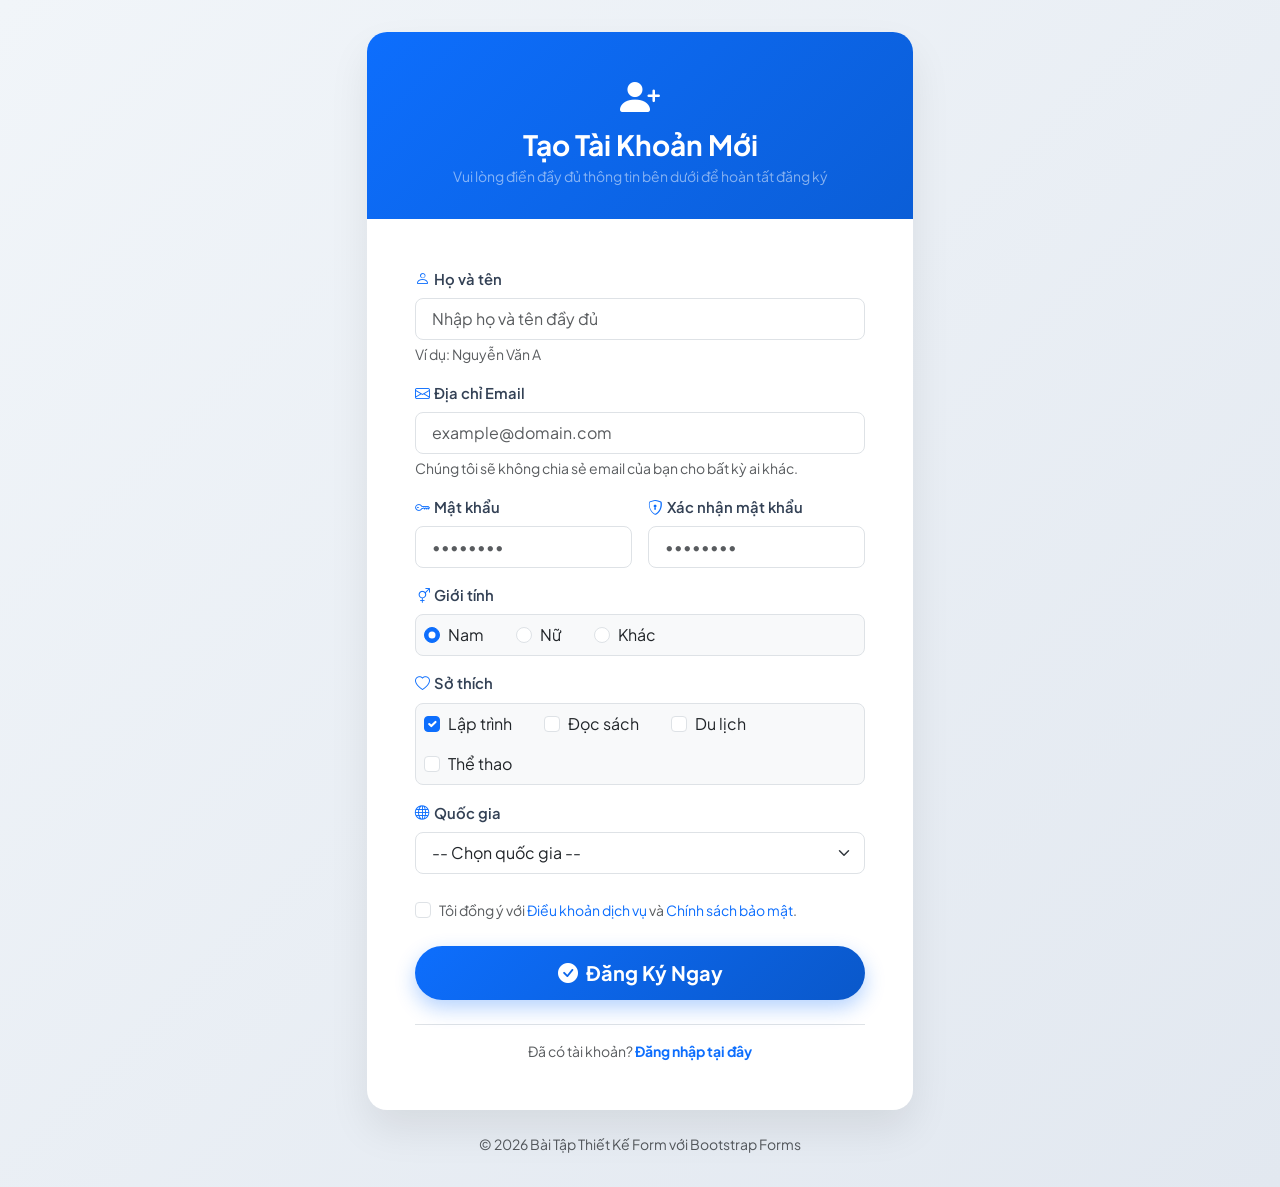
==== commit 1a784c9e: "Update assignment: Add Bootstrap Forms user registration page" ====
--- a/index.html
+++ b/index.html
@@ -3,7 +3,7 @@
 <head>
     <meta charset="UTF-8">
     <meta name="viewport" content="width=device-width, initial-scale=1.0">
-    <title>Bố Cục Trang Web với Bootstrap Grid System</title>
+    <title>Trang Đăng Ký Tài Khoản - Bootstrap Forms</title>
     <!-- Bootstrap CSS -->
     <link rel="stylesheet" href="https://cdn.jsdelivr.net/npm/bootstrap@5.3.0/dist/css/bootstrap.min.css">
     <!-- Bootstrap Icons -->
@@ -15,312 +15,209 @@
     <style>
         body {
             font-family: 'Plus Jakarta Sans', sans-serif;
-            background-color: #f8fafc;
+            background: linear-gradient(135deg, #f1f5f9 0%, #e2e8f0 100%);
+            min-height: 100vh;
+            display: flex;
+            align-items: center;
+            justify-content: center;
+            padding: 2rem 0;
+        }
+
+        .card-registration {
+            border: none;
+            border-radius: 1.25rem;
+            box-shadow: 0 20px 40px rgba(0, 0, 0, 0.08);
+            background: #ffffff;
+            overflow: hidden;
+        }
+
+        .card-header-custom {
+            background: linear-gradient(135deg, #0d6efd 0%, #0b5ed7 100%);
+            color: #ffffff;
+            padding: 2.5rem 2rem 2rem;
+            text-align: center;
+        }
+
+        .form-control:focus, .form-select:focus {
+            border-color: #0d6efd;
+            box-shadow: 0 0 0 0.25rem rgba(13, 110, 253, 0.15);
+        }
+
+        .form-label {
+            font-weight: 600;
             color: #334155;
-        }
-
-        /* Header styling */
-        .site-header {
-            background: linear-gradient(135deg, #0d6efd 0%, #0a58ca 50%, #032830 100%);
-            color: #ffffff;
-            padding: 2.5rem 0;
-            box-shadow: 0 4px 15px rgba(0, 0, 0, 0.08);
-        }
-
-        .site-header h1 {
-            font-weight: 800;
-            letter-spacing: -0.02em;
-        }
-
-        /* Navbar Customizations */
-        .navbar {
-            box-shadow: 0 4px 12px rgba(0, 0, 0, 0.1);
-        }
-
-        .navbar-nav .nav-link {
-            font-weight: 600;
-            padding: 0.6rem 1rem !important;
-            transition: color 0.2s ease;
-        }
-
-        .navbar-nav .nav-link:hover,
-        .navbar-nav .nav-link.active {
-            color: #38bdf8 !important;
-        }
-
-        .dropdown-menu {
-            border-radius: 0.75rem;
-            border: 1px solid rgba(0, 0, 0, 0.08);
-            box-shadow: 0 10px 30px rgba(0, 0, 0, 0.1);
-        }
-
-        .dropdown-item {
-            font-weight: 500;
-            padding: 0.5rem 1.25rem;
-            transition: all 0.2s ease;
-        }
-
-        .dropdown-item:hover {
-            background-color: rgba(13, 110, 253, 0.08);
-            color: #0d6efd;
-        }
-
-        /* Main Content & Sidebar Cards */
-        .content-card {
-            border: 1px solid #e2e8f0;
-            border-radius: 1rem;
-            background-color: #ffffff;
-            transition: transform 0.2s ease, box-shadow 0.2s ease;
-        }
-
-        .content-card:hover {
-            transform: translateY(-3px);
-            box-shadow: 0 12px 25px rgba(0, 0, 0, 0.05);
-        }
-
-        .sidebar-widget {
-            border: 1px solid #e2e8f0;
-            border-radius: 1rem;
-            background-color: #ffffff;
-            padding: 1.5rem;
-            margin-bottom: 1.5rem;
-            box-shadow: 0 4px 12px rgba(0, 0, 0, 0.03);
-        }
-
-        .sidebar-widget-title {
+            font-size: 0.925rem;
+        }
+
+        .btn-primary-custom {
+            background: linear-gradient(135deg, #0d6efd 0%, #0a58ca 100%);
+            border: none;
+            border-radius: 50rem;
+            padding: 0.75rem 1.5rem;
             font-weight: 700;
-            font-size: 1.15rem;
-            color: #0f172a;
-            border-bottom: 2px solid #0d6efd;
-            padding-bottom: 0.5rem;
-            margin-bottom: 1.25rem;
-        }
-
-        .tag-badge {
-            background-color: #e0f2fe;
-            color: #0284c7;
-            font-weight: 600;
-            padding: 0.35em 0.75em;
-            border-radius: 50rem;
-            font-size: 0.825rem;
-        }
-
-        /* Footer */
-        footer {
-            background-color: #0f172a;
-            color: #94a3b8;
-        }
-
-        footer a {
-            color: #cbd5e1;
-            text-decoration: none;
-            transition: color 0.2s ease;
-        }
-
-        footer a:hover {
-            color: #38bdf8;
+            transition: all 0.3s ease;
+            box-shadow: 0 8px 20px rgba(13, 110, 253, 0.3);
+        }
+
+        .btn-primary-custom:hover {
+            transform: translateY(-2px);
+            box-shadow: 0 12px 25px rgba(13, 110, 253, 0.4);
         }
     </style>
 </head>
 <body>
 
-    <!-- 1. Header Section -->
-    <header class="site-header text-center">
-        <div class="container">
-            <h1 class="display-4 mb-2">Trang Web Tin Tức & Công Nghệ</h1>
-            <p class="lead mb-0 text-white-50">Thiết kế bố cục chuẩn Responsive với Bootstrap Grid System</p>
-        </div>
-    </header>
-
-    <!-- 2. Navbar Section (with Dropdown) -->
-    <nav class="navbar navbar-expand-lg navbar-dark bg-dark sticky-top" id="mainNavbar">
-        <div class="container">
-            <a class="navbar-brand fw-bold d-flex align-items-center gap-2" href="#">
-                <i class="bi bi-grid-3x3-gap-fill text-primary"></i>
-                TechPortal
-            </a>
-            <button class="navbar-toggler border-0" type="button" data-bs-toggle="collapse" data-bs-target="#navbarContent" aria-controls="navbarContent" aria-expanded="false" aria-label="Toggle navigation">
-                <span class="navbar-toggler-icon"></span>
-            </button>
-            <div class="collapse navbar-collapse" id="navbarContent">
-                <ul class="navbar-nav me-auto mb-2 mb-lg-0">
-                    <li class="nav-item">
-                        <a class="nav-link active" href="#"><i class="bi bi-house-door me-1"></i>Trang Chủ</a>
-                    </li>
-                    <li class="nav-item">
-                        <a class="nav-link" href="#about"><i class="bi bi-info-circle me-1"></i>Giới Thiệu</a>
-                    </li>
-                    <!-- Dropdown Menu Requirement -->
-                    <li class="nav-item dropdown">
-                        <a class="nav-link dropdown-toggle" href="#" id="navbarDropdown" role="button" data-bs-toggle="dropdown" aria-expanded="false">
-                            <i class="bi bi-journal-text me-1"></i>Chuyên Mục
-                        </a>
-                        <ul class="dropdown-menu shadow" aria-labelledby="navbarDropdown">
-                            <li><a class="dropdown-item" href="#tech"><i class="bi bi-cpu me-2 text-primary"></i>Công Nghệ</a></li>
-                            <li><a class="dropdown-item" href="#design"><i class="bi bi-palette me-2 text-success"></i>Thiết Kế Web</a></li>
-                            <li><hr class="dropdown-divider"></li>
-                            <li><a class="dropdown-item" href="#news"><i class="bi bi-newspaper me-2 text-warning"></i>Tin Tức Tổng Hợp</a></li>
-                        </ul>
-                    </li>
-                    <li class="nav-item">
-                        <a class="nav-link" href="#contact"><i class="bi bi-envelope me-1"></i>Liên Hệ</a>
-                    </li>
-                </ul>
-                <form class="d-flex" role="search">
-                    <div class="input-group">
-                        <input class="form-control form-control-sm rounded-start-pill border-0 px-3" type="search" placeholder="Tìm kiếm bài viết..." aria-label="Search">
-                        <button class="btn btn-primary btn-sm rounded-end-pill px-3" type="submit">
-                            <i class="bi bi-search"></i>
-                        </button>
+    <div class="container">
+        <div class="row justify-content-center">
+            <div class="col-12 col-md-10 col-lg-7 col-xl-6">
+                
+                <!-- Card chứa Form đăng ký -->
+                <div class="card card-registration">
+                    
+                    <!-- Header Form -->
+                    <div class="card-header-custom">
+                        <div class="display-6 mb-2"><i class="bi bi-person-plus-fill"></i></div>
+                        <h1 class="h3 fw-bold mb-1">Tạo Tài Khoản Mới</h1>
+                        <p class="text-white-50 small mb-0">Vui lòng điền đầy đủ thông tin bên dưới để hoàn tất đăng ký</p>
                     </div>
-                </form>
+
+                    <!-- Body Form -->
+                    <div class="card-body p-4 p-md-5">
+                        
+                        <form id="registerForm">
+                            
+                            <!-- 1. Họ và tên (Input) -->
+                            <div class="mb-3">
+                                <label for="fullName" class="form-label">
+                                    <i class="bi bi-person me-1 text-primary"></i>Họ và tên
+                                </label>
+                                <input type="text" class="form-control form-control-lg fs-6" id="fullName" placeholder="Nhập họ và tên đầy đủ" required>
+                                <div class="form-text text-muted">Ví dụ: Nguyễn Văn A</div>
+                            </div>
+
+                            <!-- 2. Email (Input) -->
+                            <div class="mb-3">
+                                <label for="email" class="form-label">
+                                    <i class="bi bi-envelope me-1 text-primary"></i>Địa chỉ Email
+                                </label>
+                                <input type="email" class="form-control form-control-lg fs-6" id="email" placeholder="example@domain.com" required>
+                                <div class="form-text text-muted">Chúng tôi sẽ không chia sẻ email của bạn cho bất kỳ ai khác.</div>
+                            </div>
+
+                            <!-- 3. Mật khẩu & 4. Xác nhận mật khẩu (Row chia đôi trên màn hình lớn) -->
+                            <div class="row g-3 mb-3">
+                                <div class="col-md-6">
+                                    <label for="password" class="form-label">
+                                        <i class="bi bi-key me-1 text-primary"></i>Mật khẩu
+                                    </label>
+                                    <input type="password" class="form-control form-control-lg fs-6" id="password" placeholder="••••••••" required>
+                                </div>
+                                <div class="col-md-6">
+                                    <label for="confirmPassword" class="form-label">
+                                        <i class="bi bi-shield-lock me-1 text-primary"></i>Xác nhận mật khẩu
+                                    </label>
+                                    <input type="password" class="form-control form-control-lg fs-6" id="confirmPassword" placeholder="••••••••" required>
+                                </div>
+                            </div>
+
+                            <!-- 5. Giới tính (Radio button) -->
+                            <div class="mb-3">
+                                <label class="form-label d-block">
+                                    <i class="bi bi-gender-ambiguous me-1 text-primary"></i>Giới tính
+                                </label>
+                                <div class="d-flex flex-wrap gap-3 p-2 bg-light rounded-3 border">
+                                    <div class="form-check form-check-inline mb-0">
+                                        <input class="form-check-input" type="radio" name="genderOptions" id="genderMale" value="male" checked>
+                                        <label class="form-check-label" for="genderMale">Nam</label>
+                                    </div>
+                                    <div class="form-check form-check-inline mb-0">
+                                        <input class="form-check-input" type="radio" name="genderOptions" id="genderFemale" value="female">
+                                        <label class="form-check-label" for="genderFemale">Nữ</label>
+                                    </div>
+                                    <div class="form-check form-check-inline mb-0">
+                                        <input class="form-check-input" type="radio" name="genderOptions" id="genderOther" value="other">
+                                        <label class="form-check-label" for="genderOther">Khác</label>
+                                    </div>
+                                </div>
+                            </div>
+
+                            <!-- 6. Sở thích (Checkbox) -->
+                            <div class="mb-3">
+                                <label class="form-label d-block">
+                                    <i class="bi bi-heart me-1 text-primary"></i>Sở thích
+                                </label>
+                                <div class="d-flex flex-wrap gap-3 p-2 bg-light rounded-3 border">
+                                    <div class="form-check form-check-inline mb-0">
+                                        <input class="form-check-input" type="checkbox" id="hobbyCoding" value="coding" checked>
+                                        <label class="form-check-label" for="hobbyCoding">Lập trình</label>
+                                    </div>
+                                    <div class="form-check form-check-inline mb-0">
+                                        <input class="form-check-input" type="checkbox" id="hobbyReading" value="reading">
+                                        <label class="form-check-label" for="hobbyReading">Đọc sách</label>
+                                    </div>
+                                    <div class="form-check form-check-inline mb-0">
+                                        <input class="form-check-input" type="checkbox" id="hobbyTravel" value="travel">
+                                        <label class="form-check-label" for="hobbyTravel">Du lịch</label>
+                                    </div>
+                                    <div class="form-check form-check-inline mb-0">
+                                        <input class="form-check-input" type="checkbox" id="hobbySports" value="sports">
+                                        <label class="form-check-label" for="hobbySports">Thể thao</label>
+                                    </div>
+                                </div>
+                            </div>
+
+                            <!-- 7. Quốc gia (Dropdown Select) -->
+                            <div class="mb-4">
+                                <label for="country" class="form-label">
+                                    <i class="bi bi-globe me-1 text-primary"></i>Quốc gia
+                                </label>
+                                <select class="form-select form-select-lg fs-6" id="country" required>
+                                    <option value="" disabled selected>-- Chọn quốc gia --</option>
+                                    <option value="VN">Việt Nam</option>
+                                    <option value="US">Mỹ (United States)</option>
+                                    <option value="JP">Nhật Bản (Japan)</option>
+                                    <option value="KR">Hàn Quốc (South Korea)</option>
+                                    <option value="SG">Singapore</option>
+                                </select>
+                            </div>
+
+                            <!-- Đồng ý điều khoản -->
+                            <div class="mb-4 form-check">
+                                <input type="checkbox" class="form-check-input" id="agreeTerms" required>
+                                <label class="form-check-label text-muted small" for="agreeTerms">
+                                    Tôi đồng ý với <a href="#" class="text-decoration-none">Điều khoản dịch vụ</a> và <a href="#" class="text-decoration-none">Chính sách bảo mật</a>.
+                                </label>
+                            </div>
+
+                            <!-- 8. Nút Submit (btn-primary) -->
+                            <div class="d-grid gap-2">
+                                <button type="submit" class="btn btn-primary btn-primary-custom btn-lg text-white">
+                                    <i class="bi bi-check-circle-fill me-2"></i>Đăng Ký Ngay
+                                </button>
+                            </div>
+
+                        </form>
+
+                        <!-- Thẻ hỗ trợ chuyển sang trang đăng nhập -->
+                        <div class="text-center mt-4 pt-3 border-top">
+                            <p class="text-muted small mb-0">
+                                Đã có tài khoản? <a href="#" class="fw-bold text-primary text-decoration-none">Đăng nhập tại đây</a>
+                            </p>
+                        </div>
+
+                    </div>
+                </div>
+                
+                <!-- Footer bản quyền nhỏ -->
+                <div class="text-center mt-4">
+                    <p class="text-muted small mb-0">&copy; 2026 Bài Tập Thiết Kế Form với Bootstrap Forms</p>
+                </div>
+
             </div>
         </div>
-    </nav>
-
-    <!-- 3. Main Container with Grid System (Desktop: 8-4, Mobile: 12) -->
-    <div class="container my-5">
-        <div class="row g-4">
-            
-            <!-- Main Content Area (Desktop: col-lg-8 / col-md-8, Mobile: col-12) -->
-            <main class="col-lg-8 col-md-8 col-12">
-                
-                <!-- Notice Banner -->
-                <div class="alert alert-primary border-0 shadow-sm rounded-4 d-flex align-items-center gap-3 p-3 mb-4" role="alert">
-                    <i class="bi bi-phone-vibrate display-6 text-primary"></i>
-                    <div>
-                        <h5 class="alert-heading fw-bold mb-1">Giao diện Đáp ứng (Responsive Grid)</h5>
-                        <p class="mb-0 text-secondary">
-                            Trên màn hình Desktop (≥992px), giao diện được chia thành 2 cột: Nội dung chính <strong>(col-lg-8)</strong> và Sidebar <strong>(col-lg-4)</strong>. Trên thiết bị di động, Sidebar sẽ tự động chuyển xuống dưới <strong>(col-12)</strong>.
-                        </p>
-                    </div>
-                </div>
-
-                <!-- Article Card 1 -->
-                <article class="content-card p-4 mb-4">
-                    <div class="d-flex justify-content-between align-items-center mb-3">
-                        <span class="tag-badge"><i class="bi bi-code-slash me-1"></i>Bootstrap 5</span>
-                        <small class="text-muted"><i class="bi bi-clock me-1"></i>05/10/2026</small>
-                    </div>
-                    <h2 class="h3 fw-bold mb-3 text-dark">Luyện tập Bootstrap Grid System trong Thiết kế Web modern</h2>
-                    <p class="text-secondary leading-relaxed">
-                        Bootstrap Grid System là hệ thống lưới 12 cột vô cùng mạnh mẽ giúp nhà phát triển dễ dàng tạo bố cục responsive cho website. Với các class tiện ích như <code>col-12</code>, <code>col-md-8</code>, <code>col-lg-8</code>, giao diện của bạn sẽ tự động co giãn tối ưu trên mọi màn hình từ Smartphone cho đến màn hình Desktop lớn.
-                    </p>
-                    <div class="d-flex justify-content-between align-items-center pt-2">
-                        <div class="d-flex align-items-center gap-2">
-                            <i class="bi bi-person-circle fs-5 text-primary"></i>
-                            <span class="fw-semibold small text-dark">Tác giả: Admin</span>
-                        </div>
-                        <a href="#" class="btn btn-outline-primary btn-sm rounded-pill fw-semibold px-3">
-                            Đọc tiếp <i class="bi bi-arrow-right ms-1"></i>
-                        </a>
-                    </div>
-                </article>
-
-                <!-- Article Card 2 -->
-                <article class="content-card p-4 mb-4">
-                    <div class="d-flex justify-content-between align-items-center mb-3">
-                        <span class="tag-badge bg-success-subtle text-success"><i class="bi bi-layers me-1"></i>Flexbox & Grid</span>
-                        <small class="text-muted"><i class="bi bi-clock me-1"></i>04/10/2026</small>
-                    </div>
-                    <h2 class="h3 fw-bold mb-3 text-dark">Tối ưu trải nghiệm người dùng với Containers và Row</h2>
-                    <p class="text-secondary leading-relaxed">
-                        Khi sử dụng Bootstrap Containers (như <code>.container</code> hoặc <code>.container-fluid</code>), nội dung sẽ được giới hạn độ rộng chuẩn xác ở giữa màn hình. Kết hợp với thẻ <code>.row</code> và các khoảng lề gutters (ví dụ: <code>g-4</code>), các thành phần giao diện sẽ giữ được bố cục gọn gàng, mạch lạc.
-                    </p>
-                    <div class="d-flex justify-content-between align-items-center pt-2">
-                        <div class="d-flex align-items-center gap-2">
-                            <i class="bi bi-person-circle fs-5 text-success"></i>
-                            <span class="fw-semibold small text-dark">Tác giả: Biên tập viên</span>
-                        </div>
-                        <a href="#" class="btn btn-outline-primary btn-sm rounded-pill fw-semibold px-3">
-                            Đọc tiếp <i class="bi bi-arrow-right ms-1"></i>
-                        </a>
-                    </div>
-                </article>
-
-            </main>
-
-            <!-- Sidebar Area (Desktop: col-lg-4 / col-md-4, Mobile: col-12) -->
-            <aside class="col-lg-4 col-md-4 col-12">
-                
-                <!-- Sidebar Widget 1: Giới thiệu -->
-                <div class="sidebar-widget">
-                    <h3 class="sidebar-widget-title">
-                        <i class="bi bi-bookmark-star text-primary me-2"></i>Về Sidebar
-                    </h3>
-                    <p class="text-secondary small mb-3">
-                        Sidebar này hiển thị thông tin phụ như danh mục, bài viết mới và nhận bản tin. Khi ở màn hình Desktop (≥992px), nó nằm ở cột bên phải. Khi thu nhỏ về Mobile (<992px), nó sẽ tự động hạ xuống bên dưới Main Content.
-                    </p>
-                    <div class="p-3 bg-light rounded-3 border">
-                        <div class="fw-bold small text-dark"><i class="bi bi-check-circle-fill text-success me-2"></i>Container: Standard</div>
-                        <div class="fw-bold small text-dark"><i class="bi bi-check-circle-fill text-success me-2"></i>Desktop: col-md-4 / col-lg-4</div>
-                        <div class="fw-bold small text-dark"><i class="bi bi-check-circle-fill text-success me-2"></i>Mobile: col-12</div>
-                    </div>
-                </div>
-
-                <!-- Sidebar Widget 2: Danh mục -->
-                <div class="sidebar-widget">
-                    <h3 class="sidebar-widget-title">
-                        <i class="bi bi-list-task text-primary me-2"></i>Danh Mục Nổi Bật
-                    </h3>
-                    <ul class="list-group list-group-flush border-0">
-                        <li class="list-group-item d-flex justify-content-between align-items-center px-0 border-bottom">
-                            <span><i class="bi bi-chevron-right text-primary me-2"></i>Hệ thống Lưới (Grid)</span>
-                            <span class="badge bg-primary rounded-pill">12</span>
-                        </li>
-                        <li class="list-group-item d-flex justify-content-between align-items-center px-0 border-bottom">
-                            <span><i class="bi bi-chevron-right text-primary me-2"></i>Bootstrap Navbar</span>
-                            <span class="badge bg-primary rounded-pill">8</span>
-                        </li>
-                        <li class="list-group-item d-flex justify-content-between align-items-center px-0 border-bottom">
-                            <span><i class="bi bi-chevron-right text-primary me-2"></i>Dropdown & Components</span>
-                            <span class="badge bg-primary rounded-pill">15</span>
-                        </li>
-                        <li class="list-group-item d-flex justify-content-between align-items-center px-0">
-                            <span><i class="bi bi-chevron-right text-primary me-2"></i>Responsive Mobile</span>
-                            <span class="badge bg-primary rounded-pill">6</span>
-                        </li>
-                    </ul>
-                </div>
-
-                <!-- Sidebar Widget 3: Đăng ký nhận tin -->
-                <div class="sidebar-widget bg-primary text-white border-0 shadow-sm">
-                    <h3 class="sidebar-widget-title text-white border-white border-opacity-25">
-                        <i class="bi bi-envelope-paper me-2"></i>Nhận Bản Tin
-                    </h3>
-                    <p class="small text-white-50 mb-3">Đăng ký để nhận các bài viết cập nhật mới nhất về Bootstrap & Thiết kế Web.</p>
-                    <form>
-                        <div class="mb-3">
-                            <input type="email" class="form-control form-control-sm border-0 rounded-pill px-3" placeholder="Nhập Email của bạn...">
-                        </div>
-                        <button type="submit" class="btn btn-light text-primary btn-sm w-100 rounded-pill fw-bold shadow-sm">
-                            Đăng Ký ngay
-                        </button>
-                    </form>
-                </div>
-
-            </aside>
-
-        </div>
     </div>
 
-    <!-- 4. Footer Section -->
-    <footer class="text-center py-4 mt-auto">
-        <div class="container">
-            <div class="row align-items-center">
-                <div class="col-md-6 text-md-start mb-2 mb-md-0">
-                    <p class="mb-0 text-white-50">&copy; 2026 TechPortal. Bản quyền thuộc về tác giả bài tập Bootstrap Grid.</p>
-                </div>
-                <div class="col-md-6 text-md-end">
-                    <a href="#" class="me-3 text-white-50 hover-text-white">Chính sách bảo mật</a>
-                    <a href="#" class="me-3 text-white-50 hover-text-white">Điều khoản sử dụng</a>
-                    <a href="#" class="text-white-50 hover-text-white">Trợ giúp</a>
-                </div>
-            </div>
-        </div>
-    </footer>
-
-    <!-- Bootstrap JS Bundle (Includes Popper for Dropdown) -->
+    <!-- Bootstrap JS Bundle -->
     <script src="https://cdn.jsdelivr.net/npm/bootstrap@5.3.0/dist/js/bootstrap.bundle.min.js"></script>
 </body>
 </html>
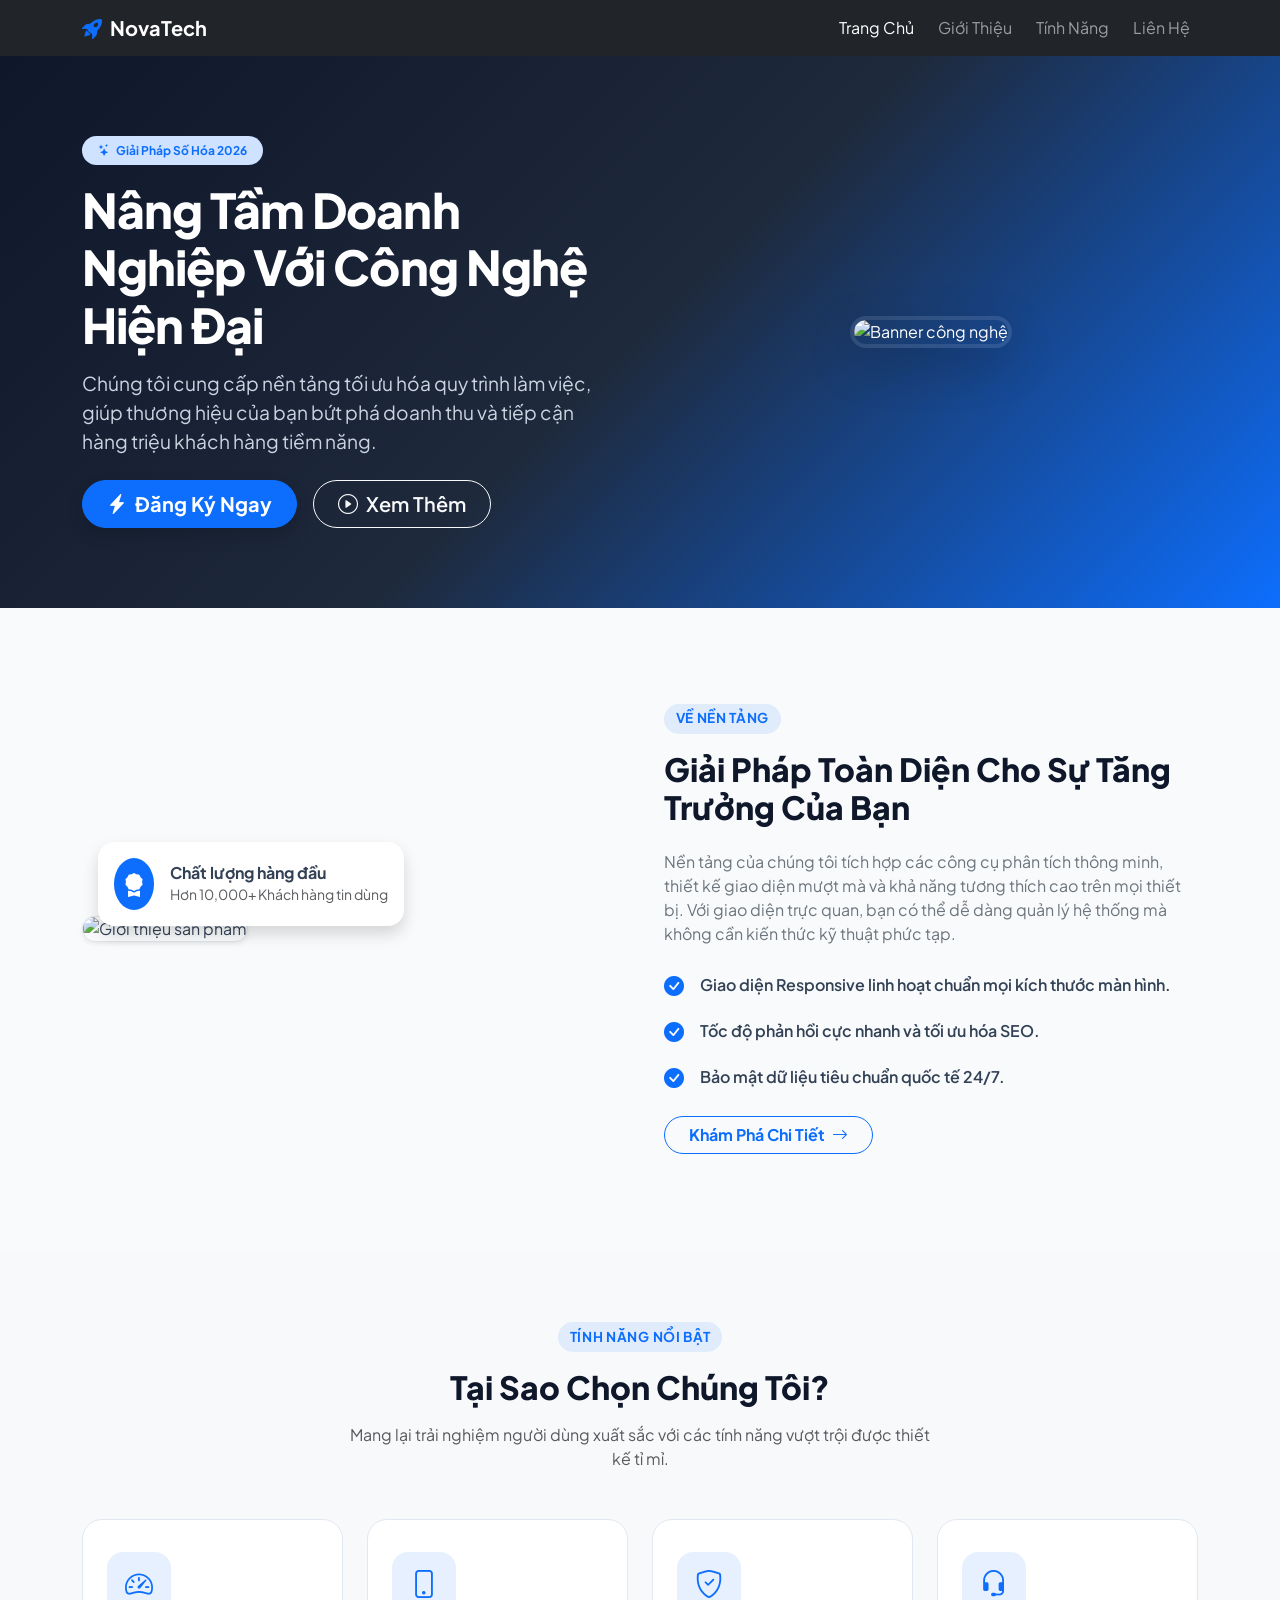
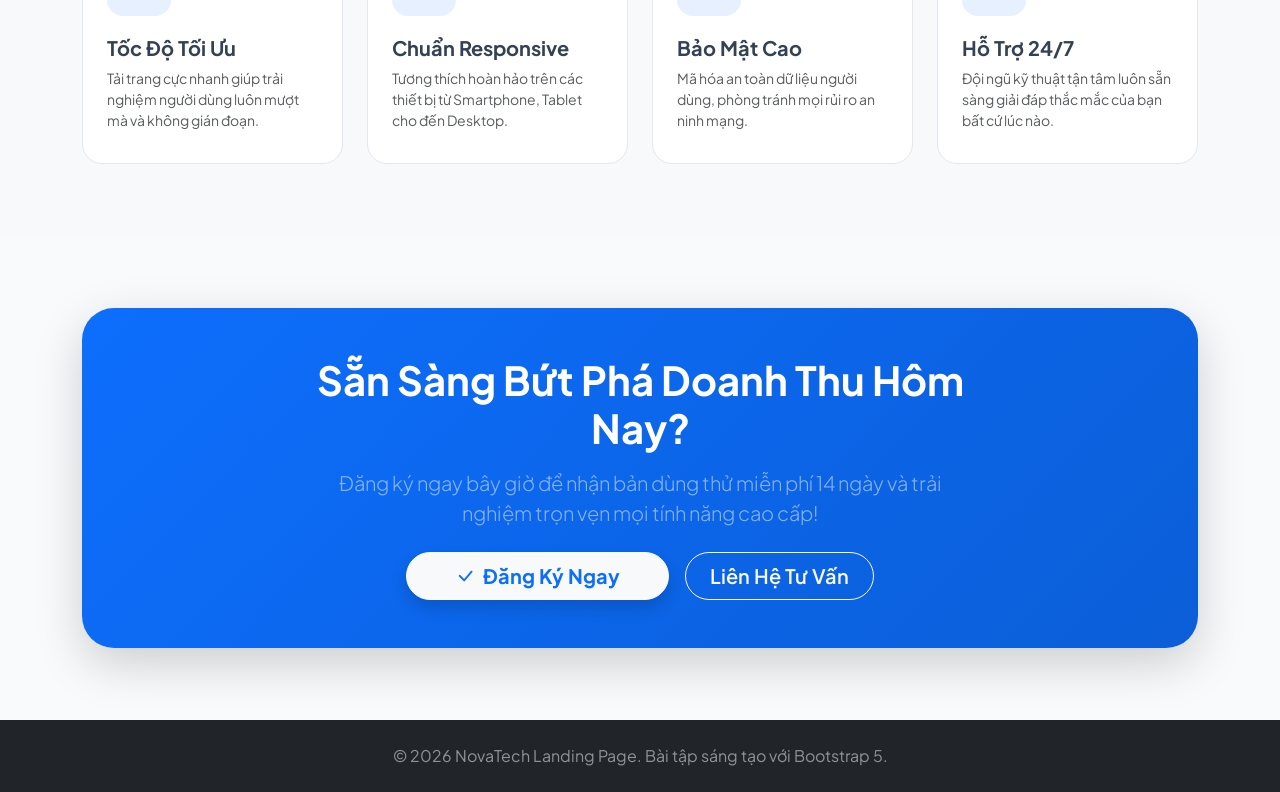
==== commit ef61fc6f: "Update assignment: Add Landing Page with Bootstrap 5 and Images" ====
--- a/index.html
+++ b/index.html
@@ -3,8 +3,8 @@
 <head>
     <meta charset="UTF-8">
     <meta name="viewport" content="width=device-width, initial-scale=1.0">
-    <title>Trang Đăng Ký Tài Khoản - Bootstrap Forms</title>
-    <!-- Bootstrap CSS -->
+    <title>Landing Page - Giải Pháp Công Nghệ Đột Phá</title>
+    <!-- Bootstrap 5 CSS -->
     <link rel="stylesheet" href="https://cdn.jsdelivr.net/npm/bootstrap@5.3.0/dist/css/bootstrap.min.css">
     <!-- Bootstrap Icons -->
     <link rel="stylesheet" href="https://cdn.jsdelivr.net/npm/bootstrap-icons@1.11.3/font/bootstrap-icons.min.css">
@@ -15,209 +15,312 @@
     <style>
         body {
             font-family: 'Plus Jakarta Sans', sans-serif;
-            background: linear-gradient(135deg, #f1f5f9 0%, #e2e8f0 100%);
-            min-height: 100vh;
+            color: #334155;
+            background-color: #f8fafc;
+            overflow-x: hidden;
+        }
+
+        /* Custom Hero Banner (Tự xây dựng thay thế Jumbotron cho Bootstrap 5) */
+        .hero-banner {
+            background: linear-gradient(135deg, #0f172a 0%, #1e293b 50%, #0d6efd 100%);
+            color: #ffffff;
+            padding: 5rem 0;
+            position: relative;
+        }
+
+        .hero-title {
+            font-size: 3rem;
+            font-weight: 800;
+            line-height: 1.2;
+            letter-spacing: -0.02em;
+        }
+
+        .hero-lead {
+            font-size: 1.2rem;
+            color: #cbd5e1;
+            margin-bottom: 2rem;
+        }
+
+        /* Image Enhancements with Bootstrap img-fluid */
+        .hero-img {
+            border: 4px solid rgba(255, 255, 255, 0.1);
+            transition: transform 0.3s ease;
+        }
+
+        .hero-img:hover {
+            transform: scale(1.02);
+        }
+
+        /* Feature Card */
+        .feature-card {
+            border: 1px solid #e2e8f0;
+            border-radius: 1.25rem;
+            background: #ffffff;
+            padding: 2rem 1.5rem;
+            height: 100%;
+            transition: all 0.3s ease;
+        }
+
+        .feature-card:hover {
+            transform: translateY(-8px);
+            box-shadow: 0 20px 35px rgba(0, 0, 0, 0.08);
+            border-color: rgba(13, 110, 253, 0.3);
+        }
+
+        .feature-icon-box {
+            width: 64px;
+            height: 64px;
+            border-radius: 1rem;
+            background-color: rgba(13, 110, 253, 0.1);
+            color: #0d6efd;
             display: flex;
             align-items: center;
             justify-content: center;
-            padding: 2rem 0;
-        }
-
-        .card-registration {
-            border: none;
-            border-radius: 1.25rem;
-            box-shadow: 0 20px 40px rgba(0, 0, 0, 0.08);
-            background: #ffffff;
-            overflow: hidden;
-        }
-
-        .card-header-custom {
+            font-size: 1.75rem;
+            margin-bottom: 1.25rem;
+        }
+
+        .feature-card:hover .feature-icon-box {
+            background-color: #0d6efd;
+            color: #ffffff;
+        }
+
+        /* Section Headings */
+        .section-tag {
+            display: inline-block;
+            padding: 0.35em 0.85em;
+            font-size: 0.85rem;
+            font-weight: 700;
+            color: #0d6efd;
+            background-color: rgba(13, 110, 253, 0.1);
+            border-radius: 50rem;
+            text-transform: uppercase;
+            letter-spacing: 0.05em;
+            margin-bottom: 1rem;
+        }
+
+        .section-title {
+            font-weight: 800;
+            color: #0f172a;
+        }
+
+        /* CTA Section */
+        .cta-section {
             background: linear-gradient(135deg, #0d6efd 0%, #0b5ed7 100%);
-            color: #ffffff;
-            padding: 2.5rem 2rem 2rem;
-            text-align: center;
-        }
-
-        .form-control:focus, .form-select:focus {
-            border-color: #0d6efd;
-            box-shadow: 0 0 0 0.25rem rgba(13, 110, 253, 0.15);
-        }
-
-        .form-label {
-            font-weight: 600;
-            color: #334155;
-            font-size: 0.925rem;
-        }
-
-        .btn-primary-custom {
-            background: linear-gradient(135deg, #0d6efd 0%, #0a58ca 100%);
-            border: none;
-            border-radius: 50rem;
-            padding: 0.75rem 1.5rem;
-            font-weight: 700;
-            transition: all 0.3s ease;
-            box-shadow: 0 8px 20px rgba(13, 110, 253, 0.3);
-        }
-
-        .btn-primary-custom:hover {
-            transform: translateY(-2px);
-            box-shadow: 0 12px 25px rgba(13, 110, 253, 0.4);
+            border-radius: 2rem;
         }
     </style>
 </head>
 <body>
 
-    <div class="container">
-        <div class="row justify-content-center">
-            <div class="col-12 col-md-10 col-lg-7 col-xl-6">
+    <!-- Navbar -->
+    <nav class="navbar navbar-expand-lg navbar-dark bg-dark sticky-top">
+        <div class="container">
+            <a class="navbar-brand fw-bold d-flex align-items-center gap-2" href="#">
+                <i class="bi bi-rocket-takeoff-fill text-primary"></i>
+                NovaTech
+            </a>
+            <button class="navbar-toggler border-0" type="button" data-bs-toggle="collapse" data-bs-target="#navbarNav">
+                <span class="navbar-toggler-icon"></span>
+            </button>
+            <div class="collapse navbar-collapse" id="navbarNav">
+                <ul class="navbar-nav ms-auto gap-2">
+                    <li class="nav-item"><a class="nav-link active" href="#">Trang Chủ</a></li>
+                    <li class="nav-item"><a class="nav-link" href="#intro">Giới Thiệu</a></li>
+                    <li class="nav-item"><a class="nav-link" href="#features">Tính Năng</a></li>
+                    <li class="nav-item"><a class="nav-link" href="#cta">Liên Hệ</a></li>
+                </ul>
+            </div>
+        </div>
+    </nav>
+
+    <!-- 1. Banner / Hero Section (Tự xây dựng khu vực Hero thay Jumbotron) -->
+    <section class="hero-banner">
+        <div class="container">
+            <div class="row align-items-center g-5">
                 
-                <!-- Card chứa Form đăng ký -->
-                <div class="card card-registration">
+                <!-- Tiêu đề & Nội dung giới thiệu Banner -->
+                <div class="col-lg-6 text-center text-lg-start">
+                    <span class="badge bg-primary-subtle text-primary rounded-pill px-3 py-2 fw-bold mb-3">
+                        <i class="bi bi-stars me-1"></i> Giải Pháp Số Hóa 2026
+                    </span>
+                    <h1 class="hero-title mb-3">Nâng Tầm Doanh Nghiệp Với Công Nghệ Hiện Đại</h1>
+                    <p class="hero-lead mb-4">
+                        Chúng tôi cung cấp nền tảng tối ưu hóa quy trình làm việc, giúp thương hiệu của bạn bứt phá doanh thu và tiếp cận hàng triệu khách hàng tiềm năng.
+                    </p>
                     
-                    <!-- Header Form -->
-                    <div class="card-header-custom">
-                        <div class="display-6 mb-2"><i class="bi bi-person-plus-fill"></i></div>
-                        <h1 class="h3 fw-bold mb-1">Tạo Tài Khoản Mới</h1>
-                        <p class="text-white-50 small mb-0">Vui lòng điền đầy đủ thông tin bên dưới để hoàn tất đăng ký</p>
-                    </div>
-
-                    <!-- Body Form -->
-                    <div class="card-body p-4 p-md-5">
-                        
-                        <form id="registerForm">
-                            
-                            <!-- 1. Họ và tên (Input) -->
-                            <div class="mb-3">
-                                <label for="fullName" class="form-label">
-                                    <i class="bi bi-person me-1 text-primary"></i>Họ và tên
-                                </label>
-                                <input type="text" class="form-control form-control-lg fs-6" id="fullName" placeholder="Nhập họ và tên đầy đủ" required>
-                                <div class="form-text text-muted">Ví dụ: Nguyễn Văn A</div>
-                            </div>
-
-                            <!-- 2. Email (Input) -->
-                            <div class="mb-3">
-                                <label for="email" class="form-label">
-                                    <i class="bi bi-envelope me-1 text-primary"></i>Địa chỉ Email
-                                </label>
-                                <input type="email" class="form-control form-control-lg fs-6" id="email" placeholder="example@domain.com" required>
-                                <div class="form-text text-muted">Chúng tôi sẽ không chia sẻ email của bạn cho bất kỳ ai khác.</div>
-                            </div>
-
-                            <!-- 3. Mật khẩu & 4. Xác nhận mật khẩu (Row chia đôi trên màn hình lớn) -->
-                            <div class="row g-3 mb-3">
-                                <div class="col-md-6">
-                                    <label for="password" class="form-label">
-                                        <i class="bi bi-key me-1 text-primary"></i>Mật khẩu
-                                    </label>
-                                    <input type="password" class="form-control form-control-lg fs-6" id="password" placeholder="••••••••" required>
+                    <!-- Nút Kêu Gọi Hành Động (CTA) trên Banner -->
+                    <div class="d-flex flex-column flex-sm-row justify-content-center justify-content-lg-start gap-3">
+                        <a href="#cta" class="btn btn-primary btn-lg rounded-pill px-4 fw-bold shadow">
+                            <i class="bi bi-lightning-charge-fill me-2"></i>Đăng Ký Ngay
+                        </a>
+                        <a href="#intro" class="btn btn-outline-light btn-lg rounded-pill px-4 fw-semibold">
+                            <i class="bi bi-play-circle me-2"></i>Xem Thêm
+                        </a>
+                    </div>
+                </div>
+
+                <!-- Hình ảnh Banner nổi bật (Sử dụng Bootstrap img-fluid) -->
+                <div class="col-lg-6 text-center">
+                    <img src="https://images.unsplash.com/photo-1460925895917-afdab827c52f?auto=format&fit=crop&w=900&q=80" 
+                         alt="Banner công nghệ" 
+                         class="img-fluid rounded-4 shadow-lg hero-img">
+                </div>
+
+            </div>
+        </div>
+    </section>
+
+    <!-- 2. Giới Thiệu (Hàng chứa Hình ảnh + Đoạn mô tả sản phẩm/dịch vụ) -->
+    <section id="intro" class="py-5 my-4">
+        <div class="container py-4">
+            <div class="row align-items-center g-5">
+                
+                <!-- Hình ảnh giới thiệu sản phẩm (img-fluid) -->
+                <div class="col-lg-6">
+                    <div class="position-relative">
+                        <img src="https://images.unsplash.com/photo-1522071820081-009f0129c71c?auto=format&fit=crop&w=800&q=80" 
+                             alt="Giới thiệu sản phẩm" 
+                             class="img-fluid rounded-4 shadow-sm border">
+                        <div class="position-absolute bottom-0 start-0 bg-white p-3 rounded-4 shadow m-3 d-none d-sm-block">
+                            <div class="d-flex align-items-center gap-3">
+                                <div class="bg-primary text-white rounded-circle p-2 fs-4">
+                                    <i class="bi bi-award-fill"></i>
                                 </div>
-                                <div class="col-md-6">
-                                    <label for="confirmPassword" class="form-label">
-                                        <i class="bi bi-shield-lock me-1 text-primary"></i>Xác nhận mật khẩu
-                                    </label>
-                                    <input type="password" class="form-control form-control-lg fs-6" id="confirmPassword" placeholder="••••••••" required>
+                                <div>
+                                    <h6 class="fw-bold mb-0">Chất lượng hàng đầu</h6>
+                                    <small class="text-muted">Hơn 10,000+ Khách hàng tin dùng</small>
                                 </div>
                             </div>
-
-                            <!-- 5. Giới tính (Radio button) -->
-                            <div class="mb-3">
-                                <label class="form-label d-block">
-                                    <i class="bi bi-gender-ambiguous me-1 text-primary"></i>Giới tính
-                                </label>
-                                <div class="d-flex flex-wrap gap-3 p-2 bg-light rounded-3 border">
-                                    <div class="form-check form-check-inline mb-0">
-                                        <input class="form-check-input" type="radio" name="genderOptions" id="genderMale" value="male" checked>
-                                        <label class="form-check-label" for="genderMale">Nam</label>
-                                    </div>
-                                    <div class="form-check form-check-inline mb-0">
-                                        <input class="form-check-input" type="radio" name="genderOptions" id="genderFemale" value="female">
-                                        <label class="form-check-label" for="genderFemale">Nữ</label>
-                                    </div>
-                                    <div class="form-check form-check-inline mb-0">
-                                        <input class="form-check-input" type="radio" name="genderOptions" id="genderOther" value="other">
-                                        <label class="form-check-label" for="genderOther">Khác</label>
-                                    </div>
-                                </div>
-                            </div>
-
-                            <!-- 6. Sở thích (Checkbox) -->
-                            <div class="mb-3">
-                                <label class="form-label d-block">
-                                    <i class="bi bi-heart me-1 text-primary"></i>Sở thích
-                                </label>
-                                <div class="d-flex flex-wrap gap-3 p-2 bg-light rounded-3 border">
-                                    <div class="form-check form-check-inline mb-0">
-                                        <input class="form-check-input" type="checkbox" id="hobbyCoding" value="coding" checked>
-                                        <label class="form-check-label" for="hobbyCoding">Lập trình</label>
-                                    </div>
-                                    <div class="form-check form-check-inline mb-0">
-                                        <input class="form-check-input" type="checkbox" id="hobbyReading" value="reading">
-                                        <label class="form-check-label" for="hobbyReading">Đọc sách</label>
-                                    </div>
-                                    <div class="form-check form-check-inline mb-0">
-                                        <input class="form-check-input" type="checkbox" id="hobbyTravel" value="travel">
-                                        <label class="form-check-label" for="hobbyTravel">Du lịch</label>
-                                    </div>
-                                    <div class="form-check form-check-inline mb-0">
-                                        <input class="form-check-input" type="checkbox" id="hobbySports" value="sports">
-                                        <label class="form-check-label" for="hobbySports">Thể thao</label>
-                                    </div>
-                                </div>
-                            </div>
-
-                            <!-- 7. Quốc gia (Dropdown Select) -->
-                            <div class="mb-4">
-                                <label for="country" class="form-label">
-                                    <i class="bi bi-globe me-1 text-primary"></i>Quốc gia
-                                </label>
-                                <select class="form-select form-select-lg fs-6" id="country" required>
-                                    <option value="" disabled selected>-- Chọn quốc gia --</option>
-                                    <option value="VN">Việt Nam</option>
-                                    <option value="US">Mỹ (United States)</option>
-                                    <option value="JP">Nhật Bản (Japan)</option>
-                                    <option value="KR">Hàn Quốc (South Korea)</option>
-                                    <option value="SG">Singapore</option>
-                                </select>
-                            </div>
-
-                            <!-- Đồng ý điều khoản -->
-                            <div class="mb-4 form-check">
-                                <input type="checkbox" class="form-check-input" id="agreeTerms" required>
-                                <label class="form-check-label text-muted small" for="agreeTerms">
-                                    Tôi đồng ý với <a href="#" class="text-decoration-none">Điều khoản dịch vụ</a> và <a href="#" class="text-decoration-none">Chính sách bảo mật</a>.
-                                </label>
-                            </div>
-
-                            <!-- 8. Nút Submit (btn-primary) -->
-                            <div class="d-grid gap-2">
-                                <button type="submit" class="btn btn-primary btn-primary-custom btn-lg text-white">
-                                    <i class="bi bi-check-circle-fill me-2"></i>Đăng Ký Ngay
-                                </button>
-                            </div>
-
-                        </form>
-
-                        <!-- Thẻ hỗ trợ chuyển sang trang đăng nhập -->
-                        <div class="text-center mt-4 pt-3 border-top">
-                            <p class="text-muted small mb-0">
-                                Đã có tài khoản? <a href="#" class="fw-bold text-primary text-decoration-none">Đăng nhập tại đây</a>
-                            </p>
-                        </div>
-
-                    </div>
-                </div>
+                        </div>
+                    </div>
+                </div>
+
+                <!-- Nội dung mô tả sản phẩm/dịch vụ -->
+                <div class="col-lg-6">
+                    <span class="section-tag">Về Nền Tảng</span>
+                    <h2 class="section-title mb-4">Giải Pháp Toàn Diện Cho Sự Tăng Trưởng Của Bạn</h2>
+                    <p class="text-secondary leading-relaxed mb-4">
+                        Nền tảng của chúng tôi tích hợp các công cụ phân tích thông minh, thiết kế giao diện mượt mà và khả năng tương thích cao trên mọi thiết bị. Với giao diện trực quan, bạn có thể dễ dàng quản lý hệ thống mà không cần kiến thức kỹ thuật phức tạp.
+                    </p>
+                    
+                    <ul class="list-unstyled d-flex flex-column gap-3 mb-4">
+                        <li class="d-flex align-items-center gap-3">
+                            <i class="bi bi-check-circle-fill text-primary fs-5"></i>
+                            <span class="fw-semibold">Giao diện Responsive linh hoạt chuẩn mọi kích thước màn hình.</span>
+                        </li>
+                        <li class="d-flex align-items-center gap-3">
+                            <i class="bi bi-check-circle-fill text-primary fs-5"></i>
+                            <span class="fw-semibold">Tốc độ phản hồi cực nhanh và tối ưu hóa SEO.</span>
+                        </li>
+                        <li class="d-flex align-items-center gap-3">
+                            <i class="bi bi-check-circle-fill text-primary fs-5"></i>
+                            <span class="fw-semibold">Bảo mật dữ liệu tiêu chuẩn quốc tế 24/7.</span>
+                        </li>
+                    </ul>
+
+                    <a href="#features" class="btn btn-outline-primary rounded-pill px-4 fw-bold">
+                        Khám Phá Chi Tiết <i class="bi bi-arrow-right ms-1"></i>
+                    </a>
+                </div>
+
+            </div>
+        </div>
+    </section>
+
+    <!-- 3. Danh Sách Tính Năng (Row gồm 4 cột: Icon + Tiêu đề + Mô tả ngắn) -->
+    <section id="features" class="bg-light py-5">
+        <div class="container py-4">
+            
+            <div class="text-center mb-5">
+                <span class="section-tag">Tính Năng Nổi Bật</span>
+                <h2 class="section-title mb-3">Tại Sao Chọn Chúng Tôi?</h2>
+                <p class="text-muted mx-auto" style="max-width: 600px;">
+                    Mang lại trải nghiệm người dùng xuất sắc với các tính năng vượt trội được thiết kế tỉ mỉ.
+                </p>
+            </div>
+
+            <!-- Row 4 cột cho 4 tính năng -->
+            <div class="row g-4">
                 
-                <!-- Footer bản quyền nhỏ -->
-                <div class="text-center mt-4">
-                    <p class="text-muted small mb-0">&copy; 2026 Bài Tập Thiết Kế Form với Bootstrap Forms</p>
-                </div>
-
-            </div>
-        </div>
-    </div>
-
-    <!-- Bootstrap JS Bundle -->
+                <!-- Tính năng 1 -->
+                <div class="col-12 col-md-6 col-lg-3">
+                    <div class="feature-card text-center text-md-start">
+                        <div class="feature-icon-box mx-auto mx-md-0">
+                            <i class="bi bi-speedometer2"></i>
+                        </div>
+                        <h3 class="h5 fw-bold mb-2">Tốc Độ Tối Ưu</h3>
+                        <p class="text-muted small mb-0">Tải trang cực nhanh giúp trải nghiệm người dùng luôn mượt mà và không gián đoạn.</p>
+                    </div>
+                </div>
+
+                <!-- Tính năng 2 -->
+                <div class="col-12 col-md-6 col-lg-3">
+                    <div class="feature-card text-center text-md-start">
+                        <div class="feature-icon-box mx-auto mx-md-0">
+                            <i class="bi bi-phone"></i>
+                        </div>
+                        <h3 class="h5 fw-bold mb-2">Chuẩn Responsive</h3>
+                        <p class="text-muted small mb-0">Tương thích hoàn hảo trên các thiết bị từ Smartphone, Tablet cho đến Desktop.</p>
+                    </div>
+                </div>
+
+                <!-- Tính năng 3 -->
+                <div class="col-12 col-md-6 col-lg-3">
+                    <div class="feature-card text-center text-md-start">
+                        <div class="feature-icon-box mx-auto mx-md-0">
+                            <i class="bi bi-shield-check"></i>
+                        </div>
+                        <h3 class="h5 fw-bold mb-2">Bảo Mật Cao</h3>
+                        <p class="text-muted small mb-0">Mã hóa an toàn dữ liệu người dùng, phòng tránh mọi rủi ro an ninh mạng.</p>
+                    </div>
+                </div>
+
+                <!-- Tính năng 4 -->
+                <div class="col-12 col-md-6 col-lg-3">
+                    <div class="feature-card text-center text-md-start">
+                        <div class="feature-icon-box mx-auto mx-md-0">
+                            <i class="bi bi-headset"></i>
+                        </div>
+                        <h3 class="h5 fw-bold mb-2">Hỗ Trợ 24/7</h3>
+                        <p class="text-muted small mb-0">Đội ngũ kỹ thuật tận tâm luôn sẵn sàng giải đáp thắc mắc của bạn bất cứ lúc nào.</p>
+                    </div>
+                </div>
+
+            </div>
+        </div>
+    </section>
+
+    <!-- 4. Nút Kêu Gọi Hành Động (CTA Section) -->
+    <section id="cta" class="container py-5 my-4">
+        <div class="cta-section text-white p-5 text-center shadow-lg">
+            <div class="row justify-content-center">
+                <div class="col-lg-8">
+                    <h2 class="display-6 fw-bold mb-3">Sẵn Sàng Bứt Phá Doanh Thu Hôm Nay?</h2>
+                    <p class="lead mb-4 text-white-50">
+                        Đăng ký ngay bây giờ để nhận bản dùng thử miễn phí 14 ngày và trải nghiệm trọn vẹn mọi tính năng cao cấp!
+                    </p>
+                    <div class="d-flex justify-content-center gap-3 flex-wrap">
+                        <a href="#" class="btn btn-light btn-lg text-primary rounded-pill px-5 fw-bold shadow">
+                            <i class="bi bi-check-lg me-2"></i>Đăng Ký Ngay
+                        </a>
+                        <a href="#" class="btn btn-outline-light btn-lg rounded-pill px-4 fw-semibold">
+                            Liên Hệ Tư Vấn
+                        </a>
+                    </div>
+                </div>
+            </div>
+        </div>
+    </section>
+
+    <!-- Footer -->
+    <footer class="bg-dark text-white text-center py-4 mt-auto">
+        <div class="container">
+            <p class="mb-0 text-white-50">&copy; 2026 NovaTech Landing Page. Bài tập sáng tạo với Bootstrap 5.</p>
+        </div>
+    </footer>
+
+    <!-- Bootstrap 5 JS Bundle -->
     <script src="https://cdn.jsdelivr.net/npm/bootstrap@5.3.0/dist/js/bootstrap.bundle.min.js"></script>
 </body>
 </html>
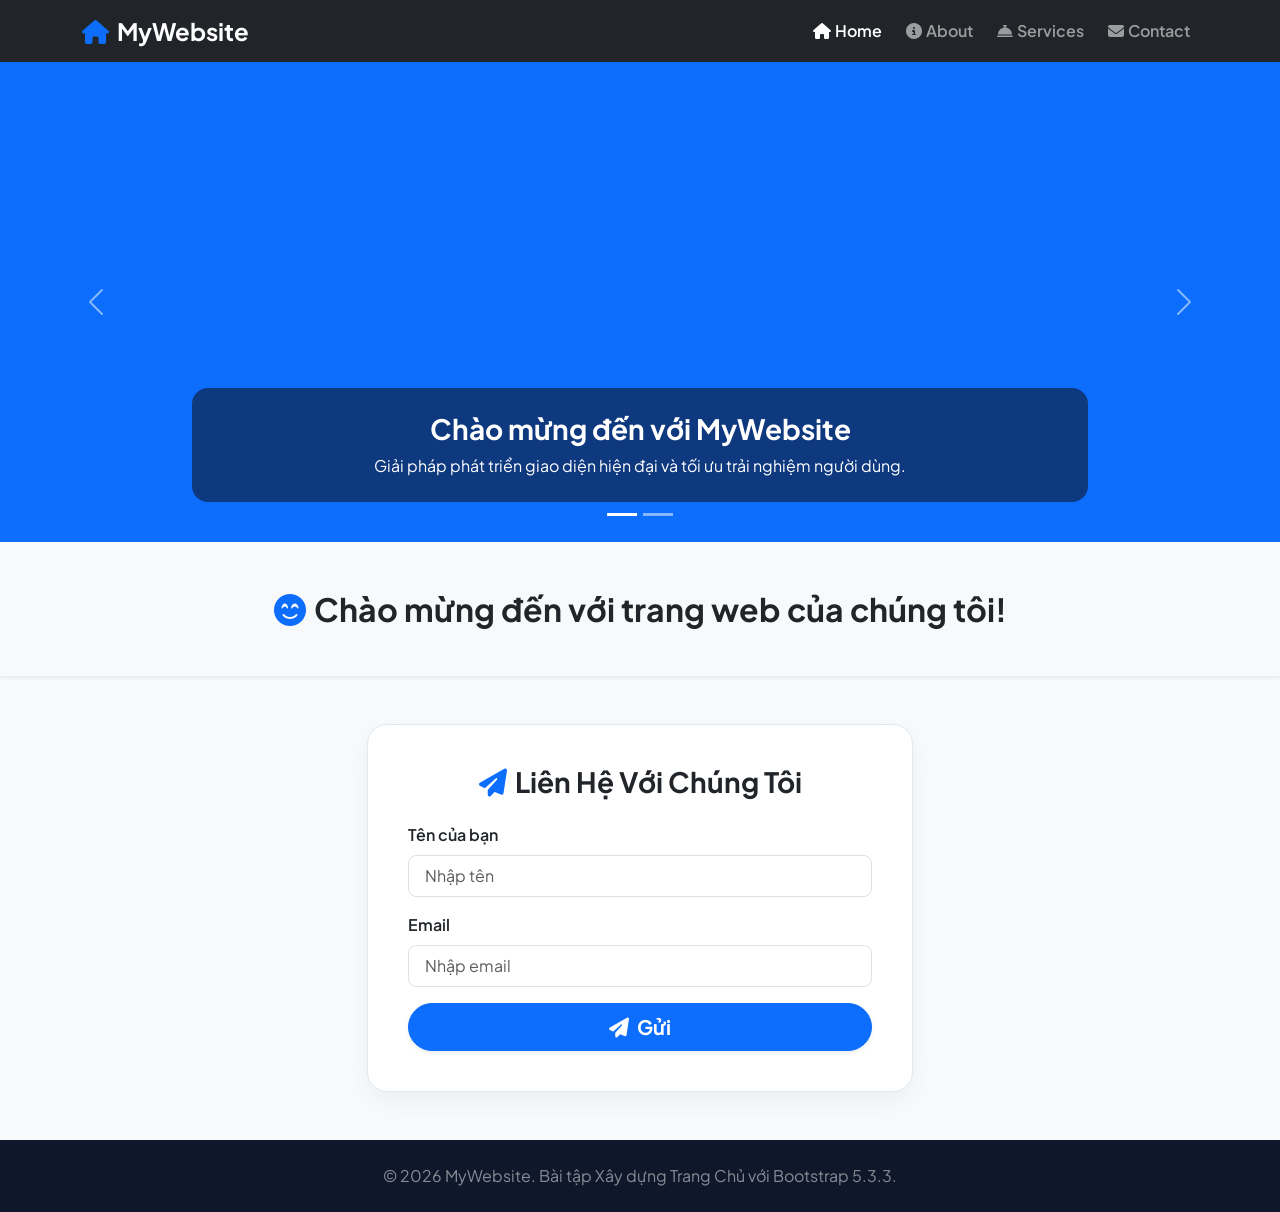
==== commit 13ed8cdf: "Update assignment: Build Bootstrap Homepage with Carousel, Flexbox, Font Awesome, and Contact Form" ====
--- a/index.html
+++ b/index.html
@@ -3,11 +3,10 @@
 <head>
     <meta charset="UTF-8">
     <meta name="viewport" content="width=device-width, initial-scale=1.0">
-    <title>Landing Page - Giải Pháp Công Nghệ Đột Phá</title>
-    <!-- Bootstrap 5 CSS -->
-    <link rel="stylesheet" href="https://cdn.jsdelivr.net/npm/bootstrap@5.3.0/dist/css/bootstrap.min.css">
-    <!-- Bootstrap Icons -->
-    <link rel="stylesheet" href="https://cdn.jsdelivr.net/npm/bootstrap-icons@1.11.3/font/bootstrap-icons.min.css">
+    <title>Trang Chủ - MyWebsite</title>
+    <!-- Bước 1: Cài đặt Bootstrap 5.3.3 và Font Awesome 6.5.2 -->
+    <link href="https://cdn.jsdelivr.net/npm/bootstrap@5.3.3/dist/css/bootstrap.min.css" rel="stylesheet">
+    <link rel="stylesheet" href="https://cdnjs.cloudflare.com/ajax/libs/font-awesome/6.5.2/css/all.min.css">
     <!-- Google Fonts -->
     <link rel="preconnect" href="https://fonts.googleapis.com">
     <link rel="preconnect" href="https://fonts.gstatic.com" crossorigin>
@@ -17,296 +16,114 @@
             font-family: 'Plus Jakarta Sans', sans-serif;
             color: #334155;
             background-color: #f8fafc;
-            overflow-x: hidden;
         }
 
-        /* Custom Hero Banner (Tự xây dựng thay thế Jumbotron cho Bootstrap 5) */
-        .hero-banner {
-            background: linear-gradient(135deg, #0f172a 0%, #1e293b 50%, #0d6efd 100%);
-            color: #ffffff;
-            padding: 5rem 0;
-            position: relative;
+        .carousel-item img {
+            height: 480px;
+            object-fit: cover;
         }
 
-        .hero-title {
-            font-size: 3rem;
-            font-weight: 800;
-            line-height: 1.2;
-            letter-spacing: -0.02em;
+        .carousel-caption {
+            background: rgba(15, 23, 42, 0.6);
+            backdrop-filter: blur(5px);
+            border-radius: 1rem;
+            padding: 1.5rem;
+            bottom: 2.5rem;
         }
 
-        .hero-lead {
-            font-size: 1.2rem;
-            color: #cbd5e1;
-            margin-bottom: 2rem;
+        .card-custom {
+            border: 1px solid #e2e8f0;
+            border-radius: 1.25rem;
+            box-shadow: 0 10px 30px rgba(0, 0, 0, 0.05);
         }
 
-        /* Image Enhancements with Bootstrap img-fluid */
-        .hero-img {
-            border: 4px solid rgba(255, 255, 255, 0.1);
-            transition: transform 0.3s ease;
-        }
-
-        .hero-img:hover {
-            transform: scale(1.02);
-        }
-
-        /* Feature Card */
-        .feature-card {
-            border: 1px solid #e2e8f0;
-            border-radius: 1.25rem;
-            background: #ffffff;
-            padding: 2rem 1.5rem;
-            height: 100%;
-            transition: all 0.3s ease;
-        }
-
-        .feature-card:hover {
-            transform: translateY(-8px);
-            box-shadow: 0 20px 35px rgba(0, 0, 0, 0.08);
-            border-color: rgba(13, 110, 253, 0.3);
-        }
-
-        .feature-icon-box {
-            width: 64px;
-            height: 64px;
-            border-radius: 1rem;
-            background-color: rgba(13, 110, 253, 0.1);
-            color: #0d6efd;
-            display: flex;
-            align-items: center;
-            justify-content: center;
-            font-size: 1.75rem;
-            margin-bottom: 1.25rem;
-        }
-
-        .feature-card:hover .feature-icon-box {
-            background-color: #0d6efd;
-            color: #ffffff;
-        }
-
-        /* Section Headings */
-        .section-tag {
-            display: inline-block;
-            padding: 0.35em 0.85em;
-            font-size: 0.85rem;
-            font-weight: 700;
-            color: #0d6efd;
-            background-color: rgba(13, 110, 253, 0.1);
-            border-radius: 50rem;
-            text-transform: uppercase;
-            letter-spacing: 0.05em;
-            margin-bottom: 1rem;
-        }
-
-        .section-title {
-            font-weight: 800;
-            color: #0f172a;
-        }
-
-        /* CTA Section */
-        .cta-section {
-            background: linear-gradient(135deg, #0d6efd 0%, #0b5ed7 100%);
-            border-radius: 2rem;
+        footer {
+            background-color: #0f172a;
+            color: #94a3b8;
         }
     </style>
 </head>
 <body>
 
-    <!-- Navbar -->
+    <!-- Bước 2: Tạo Navbar với Font Awesome -->
     <nav class="navbar navbar-expand-lg navbar-dark bg-dark sticky-top">
         <div class="container">
-            <a class="navbar-brand fw-bold d-flex align-items-center gap-2" href="#">
-                <i class="bi bi-rocket-takeoff-fill text-primary"></i>
-                NovaTech
-            </a>
+            <a class="navbar-brand fw-bold fs-4" href="#"><i class="fas fa-home me-2 text-primary"></i>MyWebsite</a>
             <button class="navbar-toggler border-0" type="button" data-bs-toggle="collapse" data-bs-target="#navbarNav">
                 <span class="navbar-toggler-icon"></span>
             </button>
             <div class="collapse navbar-collapse" id="navbarNav">
-                <ul class="navbar-nav ms-auto gap-2">
-                    <li class="nav-item"><a class="nav-link active" href="#">Trang Chủ</a></li>
-                    <li class="nav-item"><a class="nav-link" href="#intro">Giới Thiệu</a></li>
-                    <li class="nav-item"><a class="nav-link" href="#features">Tính Năng</a></li>
-                    <li class="nav-item"><a class="nav-link" href="#cta">Liên Hệ</a></li>
+                <ul class="navbar-nav ms-auto gap-2 fw-semibold">
+                    <li class="nav-item"><a class="nav-link active" href="#"><i class="fas fa-house me-1"></i>Home</a></li>
+                    <li class="nav-item"><a class="nav-link" href="#about"><i class="fas fa-info-circle me-1"></i>About</a></li>
+                    <li class="nav-item"><a class="nav-link" href="#services"><i class="fas fa-concierge-bell me-1"></i>Services</a></li>
+                    <li class="nav-item"><a class="nav-link" href="#contact"><i class="fas fa-envelope me-1"></i>Contact</a></li>
                 </ul>
             </div>
         </div>
     </nav>
 
-    <!-- 1. Banner / Hero Section (Tự xây dựng khu vực Hero thay Jumbotron) -->
-    <section class="hero-banner">
-        <div class="container">
-            <div class="row align-items-center g-5">
-                
-                <!-- Tiêu đề & Nội dung giới thiệu Banner -->
-                <div class="col-lg-6 text-center text-lg-start">
-                    <span class="badge bg-primary-subtle text-primary rounded-pill px-3 py-2 fw-bold mb-3">
-                        <i class="bi bi-stars me-1"></i> Giải Pháp Số Hóa 2026
-                    </span>
-                    <h1 class="hero-title mb-3">Nâng Tầm Doanh Nghiệp Với Công Nghệ Hiện Đại</h1>
-                    <p class="hero-lead mb-4">
-                        Chúng tôi cung cấp nền tảng tối ưu hóa quy trình làm việc, giúp thương hiệu của bạn bứt phá doanh thu và tiếp cận hàng triệu khách hàng tiềm năng.
-                    </p>
-                    
-                    <!-- Nút Kêu Gọi Hành Động (CTA) trên Banner -->
-                    <div class="d-flex flex-column flex-sm-row justify-content-center justify-content-lg-start gap-3">
-                        <a href="#cta" class="btn btn-primary btn-lg rounded-pill px-4 fw-bold shadow">
-                            <i class="bi bi-lightning-charge-fill me-2"></i>Đăng Ký Ngay
-                        </a>
-                        <a href="#intro" class="btn btn-outline-light btn-lg rounded-pill px-4 fw-semibold">
-                            <i class="bi bi-play-circle me-2"></i>Xem Thêm
-                        </a>
-                    </div>
+    <!-- Bước 3: Tạo Hero Section với Carousel -->
+    <div id="heroCarousel" class="carousel slide" data-bs-ride="carousel">
+        <div class="carousel-indicators">
+            <button type="button" data-bs-target="#heroCarousel" data-bs-slide-to="0" class="active" aria-current="true" aria-label="Slide 1"></button>
+            <button type="button" data-bs-target="#heroCarousel" data-bs-slide-to="1" aria-label="Slide 2"></button>
+        </div>
+        <div class="carousel-inner">
+            <div class="carousel-item active">
+                <img src="image1.jpg" class="d-block w-100" alt="Slide 1">
+                <div class="carousel-caption d-none d-md-block">
+                    <h3 class="fw-bold text-white mb-2">Chào mừng đến với MyWebsite</h3>
+                    <p class="mb-0">Giải pháp phát triển giao diện hiện đại và tối ưu trải nghiệm người dùng.</p>
                 </div>
-
-                <!-- Hình ảnh Banner nổi bật (Sử dụng Bootstrap img-fluid) -->
-                <div class="col-lg-6 text-center">
-                    <img src="https://images.unsplash.com/photo-1460925895917-afdab827c52f?auto=format&fit=crop&w=900&q=80" 
-                         alt="Banner công nghệ" 
-                         class="img-fluid rounded-4 shadow-lg hero-img">
+            </div>
+            <div class="carousel-item">
+                <img src="image2.jpg" class="d-block w-100" alt="Slide 2">
+                <div class="carousel-caption d-none d-md-block">
+                    <h3 class="fw-bold text-white mb-2">Công Nghệ & Đổi Mới</h3>
+                    <p class="mb-0">Ứng dụng Bootstrap 5.3.3 và Flexbox trong xây dựng layout chuyên nghiệp.</p>
                 </div>
-
             </div>
         </div>
-    </section>
+        <button class="carousel-control-prev" type="button" data-bs-target="#heroCarousel" data-bs-slide="prev">
+            <span class="carousel-control-prev-icon" aria-hidden="true"></span>
+            <span class="visually-hidden">Previous</span>
+        </button>
+        <button class="carousel-control-next" type="button" data-bs-target="#heroCarousel" data-bs-slide="next">
+            <span class="carousel-control-next-icon" aria-hidden="true"></span>
+            <span class="visually-hidden">Next</span>
+        </button>
+    </div>
 
-    <!-- 2. Giới Thiệu (Hàng chứa Hình ảnh + Đoạn mô tả sản phẩm/dịch vụ) -->
-    <section id="intro" class="py-5 my-4">
-        <div class="container py-4">
-            <div class="row align-items-center g-5">
-                
-                <!-- Hình ảnh giới thiệu sản phẩm (img-fluid) -->
-                <div class="col-lg-6">
-                    <div class="position-relative">
-                        <img src="https://images.unsplash.com/photo-1522071820081-009f0129c71c?auto=format&fit=crop&w=800&q=80" 
-                             alt="Giới thiệu sản phẩm" 
-                             class="img-fluid rounded-4 shadow-sm border">
-                        <div class="position-absolute bottom-0 start-0 bg-white p-3 rounded-4 shadow m-3 d-none d-sm-block">
-                            <div class="d-flex align-items-center gap-3">
-                                <div class="bg-primary text-white rounded-circle p-2 fs-4">
-                                    <i class="bi bi-award-fill"></i>
-                                </div>
-                                <div>
-                                    <h6 class="fw-bold mb-0">Chất lượng hàng đầu</h6>
-                                    <small class="text-muted">Hơn 10,000+ Khách hàng tin dùng</small>
-                                </div>
+    <!-- Bước 4: Thêm Section với Flexbox -->
+    <div class="d-flex justify-content-center align-items-center bg-light py-5 shadow-sm">
+        <h2 class="fw-bold text-dark text-center mb-0 px-3">
+            <i class="fas fa-smile-beam text-primary me-2"></i>Chào mừng đến với trang web của chúng tôi!
+        </h2>
+    </div>
+
+    <!-- Bước 5: Tạo Contact Form với Bootstrap Form -->
+    <section class="container my-5" id="contact">
+        <div class="row justify-content-center">
+            <div class="col-12 col-md-8 col-lg-6">
+                <div class="card card-custom p-3 p-md-4 bg-white">
+                    <div class="card-body">
+                        <h3 class="fw-bold text-center mb-4 text-dark">
+                            <i class="fas fa-paper-plane me-2 text-primary"></i>Liên Hệ Với Chúng Tôi
+                        </h3>
+                        <form>
+                            <div class="mb-3">
+                                <label for="name" class="form-label fw-semibold">Tên của bạn</label>
+                                <input type="text" class="form-control form-control-lg fs-6" id="name" placeholder="Nhập tên">
                             </div>
-                        </div>
-                    </div>
-                </div>
-
-                <!-- Nội dung mô tả sản phẩm/dịch vụ -->
-                <div class="col-lg-6">
-                    <span class="section-tag">Về Nền Tảng</span>
-                    <h2 class="section-title mb-4">Giải Pháp Toàn Diện Cho Sự Tăng Trưởng Của Bạn</h2>
-                    <p class="text-secondary leading-relaxed mb-4">
-                        Nền tảng của chúng tôi tích hợp các công cụ phân tích thông minh, thiết kế giao diện mượt mà và khả năng tương thích cao trên mọi thiết bị. Với giao diện trực quan, bạn có thể dễ dàng quản lý hệ thống mà không cần kiến thức kỹ thuật phức tạp.
-                    </p>
-                    
-                    <ul class="list-unstyled d-flex flex-column gap-3 mb-4">
-                        <li class="d-flex align-items-center gap-3">
-                            <i class="bi bi-check-circle-fill text-primary fs-5"></i>
-                            <span class="fw-semibold">Giao diện Responsive linh hoạt chuẩn mọi kích thước màn hình.</span>
-                        </li>
-                        <li class="d-flex align-items-center gap-3">
-                            <i class="bi bi-check-circle-fill text-primary fs-5"></i>
-                            <span class="fw-semibold">Tốc độ phản hồi cực nhanh và tối ưu hóa SEO.</span>
-                        </li>
-                        <li class="d-flex align-items-center gap-3">
-                            <i class="bi bi-check-circle-fill text-primary fs-5"></i>
-                            <span class="fw-semibold">Bảo mật dữ liệu tiêu chuẩn quốc tế 24/7.</span>
-                        </li>
-                    </ul>
-
-                    <a href="#features" class="btn btn-outline-primary rounded-pill px-4 fw-bold">
-                        Khám Phá Chi Tiết <i class="bi bi-arrow-right ms-1"></i>
-                    </a>
-                </div>
-
-            </div>
-        </div>
-    </section>
-
-    <!-- 3. Danh Sách Tính Năng (Row gồm 4 cột: Icon + Tiêu đề + Mô tả ngắn) -->
-    <section id="features" class="bg-light py-5">
-        <div class="container py-4">
-            
-            <div class="text-center mb-5">
-                <span class="section-tag">Tính Năng Nổi Bật</span>
-                <h2 class="section-title mb-3">Tại Sao Chọn Chúng Tôi?</h2>
-                <p class="text-muted mx-auto" style="max-width: 600px;">
-                    Mang lại trải nghiệm người dùng xuất sắc với các tính năng vượt trội được thiết kế tỉ mỉ.
-                </p>
-            </div>
-
-            <!-- Row 4 cột cho 4 tính năng -->
-            <div class="row g-4">
-                
-                <!-- Tính năng 1 -->
-                <div class="col-12 col-md-6 col-lg-3">
-                    <div class="feature-card text-center text-md-start">
-                        <div class="feature-icon-box mx-auto mx-md-0">
-                            <i class="bi bi-speedometer2"></i>
-                        </div>
-                        <h3 class="h5 fw-bold mb-2">Tốc Độ Tối Ưu</h3>
-                        <p class="text-muted small mb-0">Tải trang cực nhanh giúp trải nghiệm người dùng luôn mượt mà và không gián đoạn.</p>
-                    </div>
-                </div>
-
-                <!-- Tính năng 2 -->
-                <div class="col-12 col-md-6 col-lg-3">
-                    <div class="feature-card text-center text-md-start">
-                        <div class="feature-icon-box mx-auto mx-md-0">
-                            <i class="bi bi-phone"></i>
-                        </div>
-                        <h3 class="h5 fw-bold mb-2">Chuẩn Responsive</h3>
-                        <p class="text-muted small mb-0">Tương thích hoàn hảo trên các thiết bị từ Smartphone, Tablet cho đến Desktop.</p>
-                    </div>
-                </div>
-
-                <!-- Tính năng 3 -->
-                <div class="col-12 col-md-6 col-lg-3">
-                    <div class="feature-card text-center text-md-start">
-                        <div class="feature-icon-box mx-auto mx-md-0">
-                            <i class="bi bi-shield-check"></i>
-                        </div>
-                        <h3 class="h5 fw-bold mb-2">Bảo Mật Cao</h3>
-                        <p class="text-muted small mb-0">Mã hóa an toàn dữ liệu người dùng, phòng tránh mọi rủi ro an ninh mạng.</p>
-                    </div>
-                </div>
-
-                <!-- Tính năng 4 -->
-                <div class="col-12 col-md-6 col-lg-3">
-                    <div class="feature-card text-center text-md-start">
-                        <div class="feature-icon-box mx-auto mx-md-0">
-                            <i class="bi bi-headset"></i>
-                        </div>
-                        <h3 class="h5 fw-bold mb-2">Hỗ Trợ 24/7</h3>
-                        <p class="text-muted small mb-0">Đội ngũ kỹ thuật tận tâm luôn sẵn sàng giải đáp thắc mắc của bạn bất cứ lúc nào.</p>
-                    </div>
-                </div>
-
-            </div>
-        </div>
-    </section>
-
-    <!-- 4. Nút Kêu Gọi Hành Động (CTA Section) -->
-    <section id="cta" class="container py-5 my-4">
-        <div class="cta-section text-white p-5 text-center shadow-lg">
-            <div class="row justify-content-center">
-                <div class="col-lg-8">
-                    <h2 class="display-6 fw-bold mb-3">Sẵn Sàng Bứt Phá Doanh Thu Hôm Nay?</h2>
-                    <p class="lead mb-4 text-white-50">
-                        Đăng ký ngay bây giờ để nhận bản dùng thử miễn phí 14 ngày và trải nghiệm trọn vẹn mọi tính năng cao cấp!
-                    </p>
-                    <div class="d-flex justify-content-center gap-3 flex-wrap">
-                        <a href="#" class="btn btn-light btn-lg text-primary rounded-pill px-5 fw-bold shadow">
-                            <i class="bi bi-check-lg me-2"></i>Đăng Ký Ngay
-                        </a>
-                        <a href="#" class="btn btn-outline-light btn-lg rounded-pill px-4 fw-semibold">
-                            Liên Hệ Tư Vấn
-                        </a>
+                            <div class="mb-3">
+                                <label for="email" class="form-label fw-semibold">Email</label>
+                                <input type="email" class="form-control form-control-lg fs-6" id="email" placeholder="Nhập email">
+                            </div>
+                            <button type="submit" class="btn btn-primary btn-lg w-100 fw-bold rounded-pill shadow-sm">
+                                <i class="fas fa-paper-plane me-2"></i>Gửi
+                            </button>
+                        </form>
                     </div>
                 </div>
             </div>
@@ -314,13 +131,13 @@
     </section>
 
     <!-- Footer -->
-    <footer class="bg-dark text-white text-center py-4 mt-auto">
+    <footer class="text-center py-4 mt-auto">
         <div class="container">
-            <p class="mb-0 text-white-50">&copy; 2026 NovaTech Landing Page. Bài tập sáng tạo với Bootstrap 5.</p>
+            <p class="mb-0 text-white-50">&copy; 2026 MyWebsite. Bài tập Xây dựng Trang Chủ với Bootstrap 5.3.3.</p>
         </div>
     </footer>
 
-    <!-- Bootstrap 5 JS Bundle -->
-    <script src="https://cdn.jsdelivr.net/npm/bootstrap@5.3.0/dist/js/bootstrap.bundle.min.js"></script>
+    <!-- Bước 1: JavaScript của Bootstrap 5.3.3 -->
+    <script src="https://cdn.jsdelivr.net/npm/bootstrap@5.3.3/dist/js/bootstrap.bundle.min.js"></script>
 </body>
 </html>
